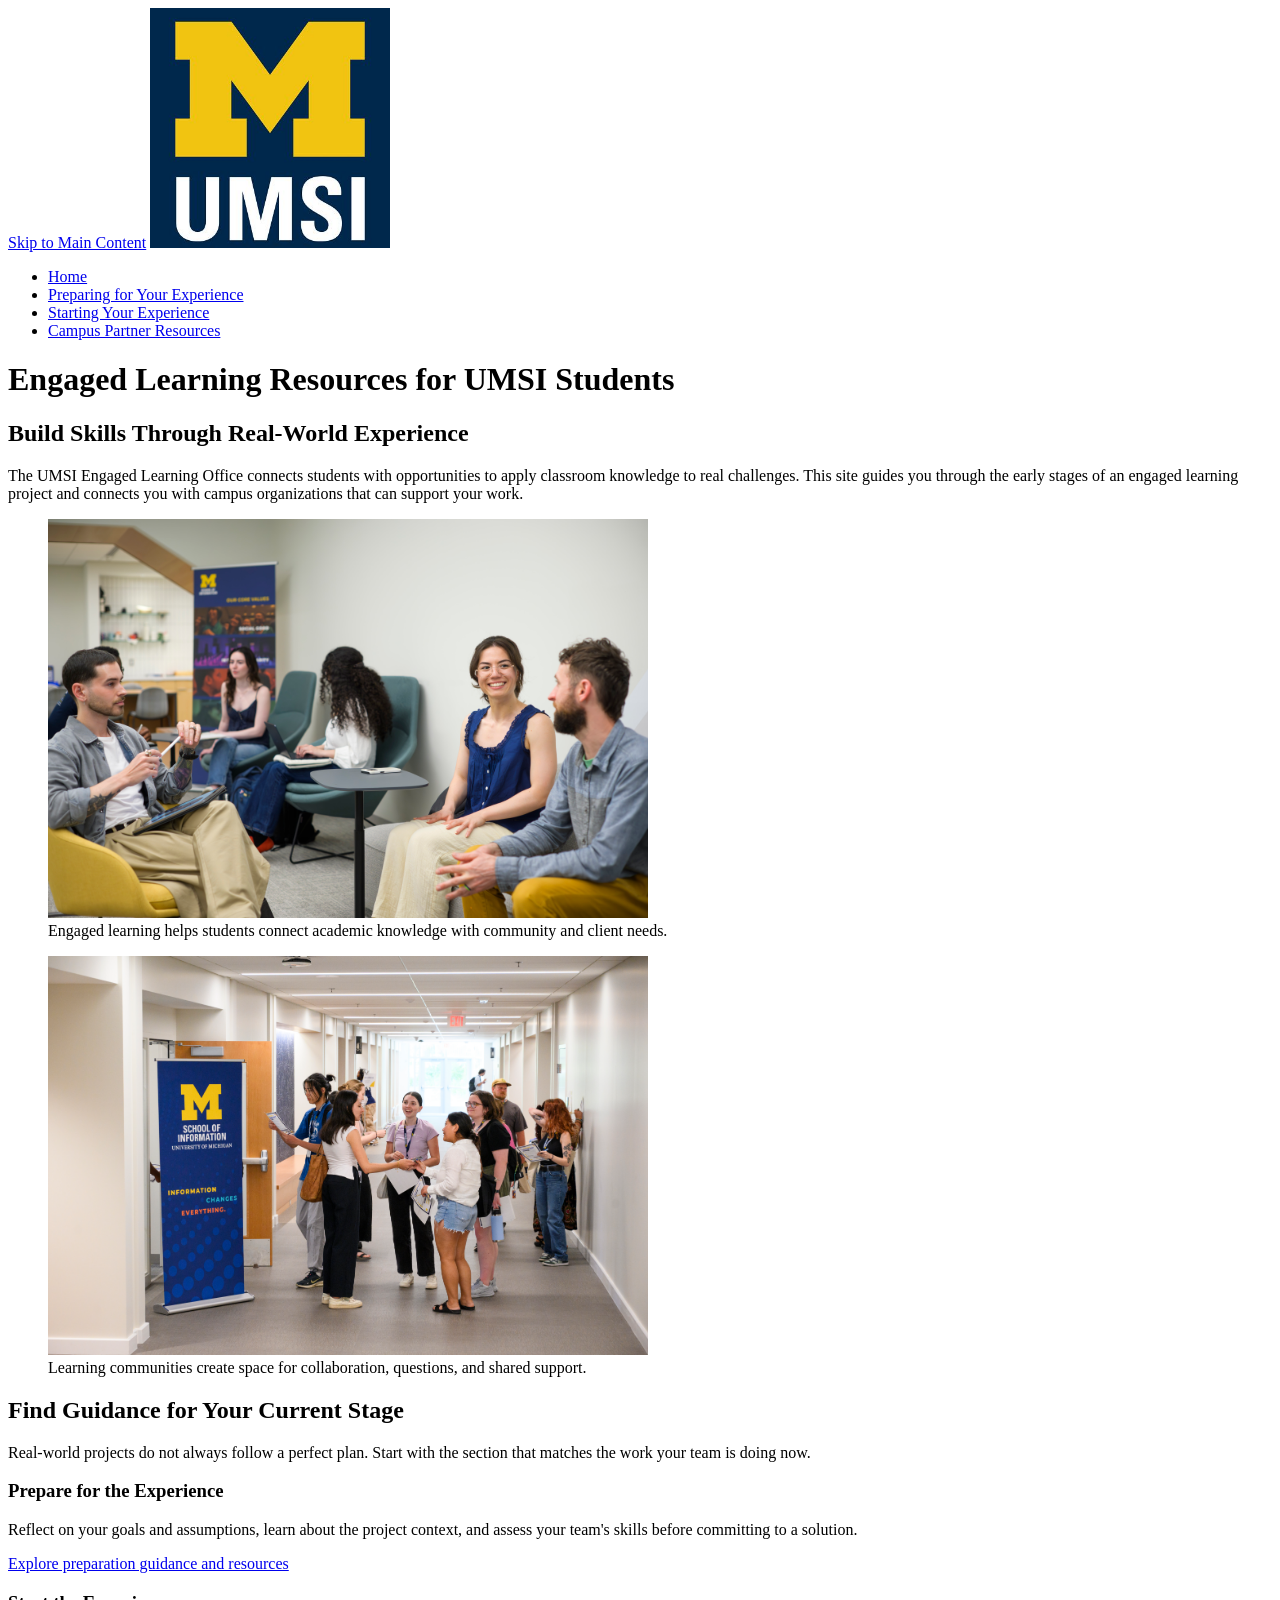
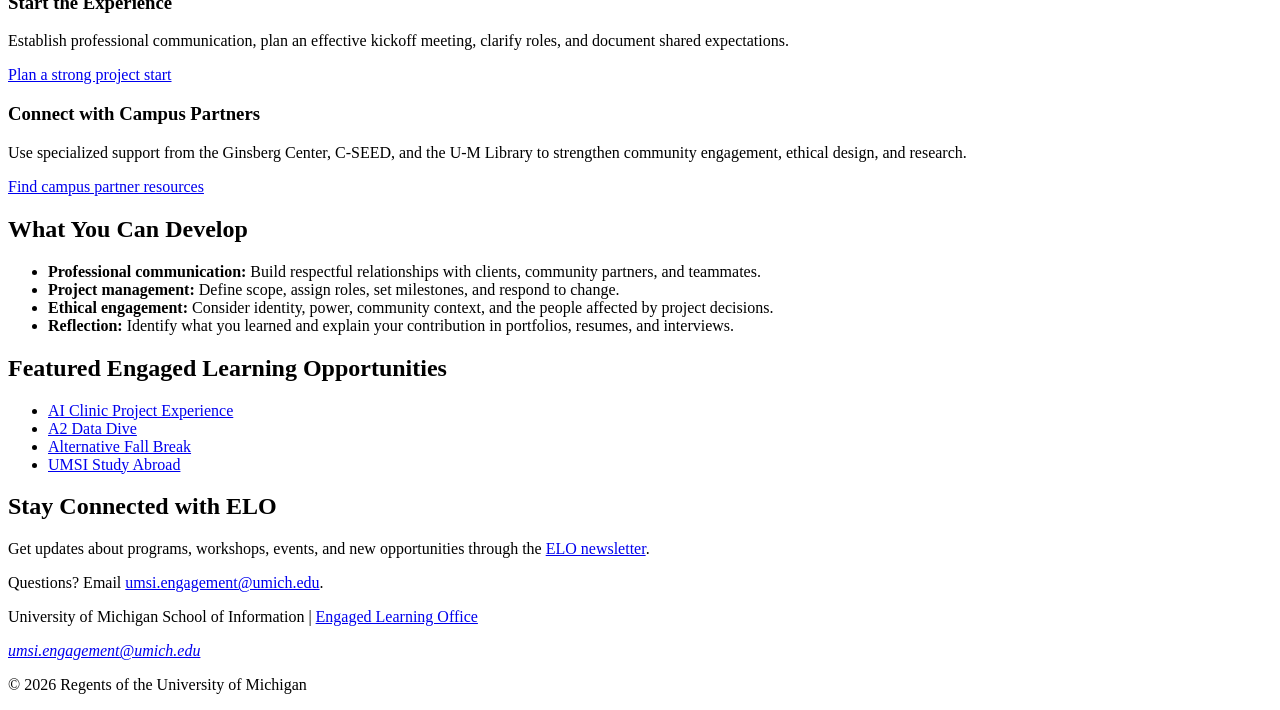
==== index.html @ 93948796 "Add project photography with accessible captions" ====
<!DOCTYPE html>
<html lang="en">
<head>
    <meta charset="UTF-8">
    <meta name="viewport" content="width=device-width, initial-scale=1.0">
    <title>Engaged Learning Resources | UMSI</title>
</head>
<body>
    <header>
        <a href="#main">Skip to Main Content</a>
        <a href="index.html">
            <img src="images/UMSI_signature_vertical_informal_solidblue.jpg" width="240" height="240" alt="University of Michigan School of Information">
        </a>
        <nav aria-label="Main navigation">
            <ul>
                <li><a href="index.html" aria-current="page">Home</a></li>
                <li><a href="prep.html">Preparing for Your Experience</a></li>
                <li><a href="starting.html">Starting Your Experience</a></li>
                <li><a href="campus-partners.html">Campus Partner Resources</a></li>
            </ul>
        </nav>
    </header>

    <main id="main">
        <h1>Engaged Learning Resources for UMSI Students</h1>

        <section>
            <h2>Build Skills Through Real-World Experience</h2>
            <p>The UMSI Engaged Learning Office connects students with opportunities to apply classroom knowledge to real challenges. This site guides you through the early stages of an engaged learning project and connects you with campus organizations that can support your work.</p>
            <figure>
                <img src="images/UMSI_ViewbookMSI2026_24.jpg" width="600" height="399" alt="UMSI students sit together in a discussion and listen to one another">
                <figcaption>Engaged learning helps students connect academic knowledge with community and client needs.</figcaption>
            </figure>
            <figure>
                <img src="images/UMSI_MastersOrientation_081825_18.jpg" width="600" height="399" alt="UMSI students meet and talk together during an orientation event">
                <figcaption>Learning communities create space for collaboration, questions, and shared support.</figcaption>
            </figure>
        </section>

        <section>
            <h2>Find Guidance for Your Current Stage</h2>
            <p>Real-world projects do not always follow a perfect plan. Start with the section that matches the work your team is doing now.</p>

            <article>
                <h3>Prepare for the Experience</h3>
                <p>Reflect on your goals and assumptions, learn about the project context, and assess your team's skills before committing to a solution.</p>
                <p><a href="prep.html">Explore preparation guidance and resources</a></p>
            </article>

            <article>
                <h3>Start the Experience</h3>
                <p>Establish professional communication, plan an effective kickoff meeting, clarify roles, and document shared expectations.</p>
                <p><a href="starting.html">Plan a strong project start</a></p>
            </article>

            <article>
                <h3>Connect with Campus Partners</h3>
                <p>Use specialized support from the Ginsberg Center, C-SEED, and the U-M Library to strengthen community engagement, ethical design, and research.</p>
                <p><a href="campus-partners.html">Find campus partner resources</a></p>
            </article>
        </section>

        <section>
            <h2>What You Can Develop</h2>
            <ul>
                <li><strong>Professional communication:</strong> Build respectful relationships with clients, community partners, and teammates.</li>
                <li><strong>Project management:</strong> Define scope, assign roles, set milestones, and respond to change.</li>
                <li><strong>Ethical engagement:</strong> Consider identity, power, community context, and the people affected by project decisions.</li>
                <li><strong>Reflection:</strong> Identify what you learned and explain your contribution in portfolios, resumes, and interviews.</li>
            </ul>
        </section>

        <section>
            <h2>Featured Engaged Learning Opportunities</h2>
            <ul>
                <li><a href="https://mcompass.umich.edu/_portal/tds-program-brochure?programid=12810">AI Clinic Project Experience</a></li>
                <li><a href="https://mcompass.umich.edu/_portal/tds-program-brochure?programid=12556">A2 Data Dive</a></li>
                <li><a href="https://mcompass.umich.edu/_portal/tds-program-brochure?programid=11297">Alternative Fall Break</a></li>
                <li><a href="https://www.si.umich.edu/student-life/study-abroad">UMSI Study Abroad</a></li>
            </ul>
        </section>

        <aside>
            <h2>Stay Connected with ELO</h2>
            <p>Get updates about programs, workshops, events, and new opportunities through the <a href="https://umsi.info/elo-newsletter">ELO newsletter</a>.</p>
            <p>Questions? Email <a href="mailto:umsi.engagement@umich.edu">umsi.engagement@umich.edu</a>.</p>
        </aside>

        <!-- Content adapted from the course-provided SI 539 Client Project ELO Content document and starter code. OpenAI Codex was used to organize and revise the page content in September 2026. -->
    </main>

    <footer>
        <p>University of Michigan School of Information | <a href="https://www.si.umich.edu/programs/engaged-learning/about-engaged-learning-office">Engaged Learning Office</a></p>
        <address><a href="mailto:umsi.engagement@umich.edu">umsi.engagement@umich.edu</a></address>
        <p>&copy; 2026 Regents of the University of Michigan</p>
    </footer>
</body>
</html>
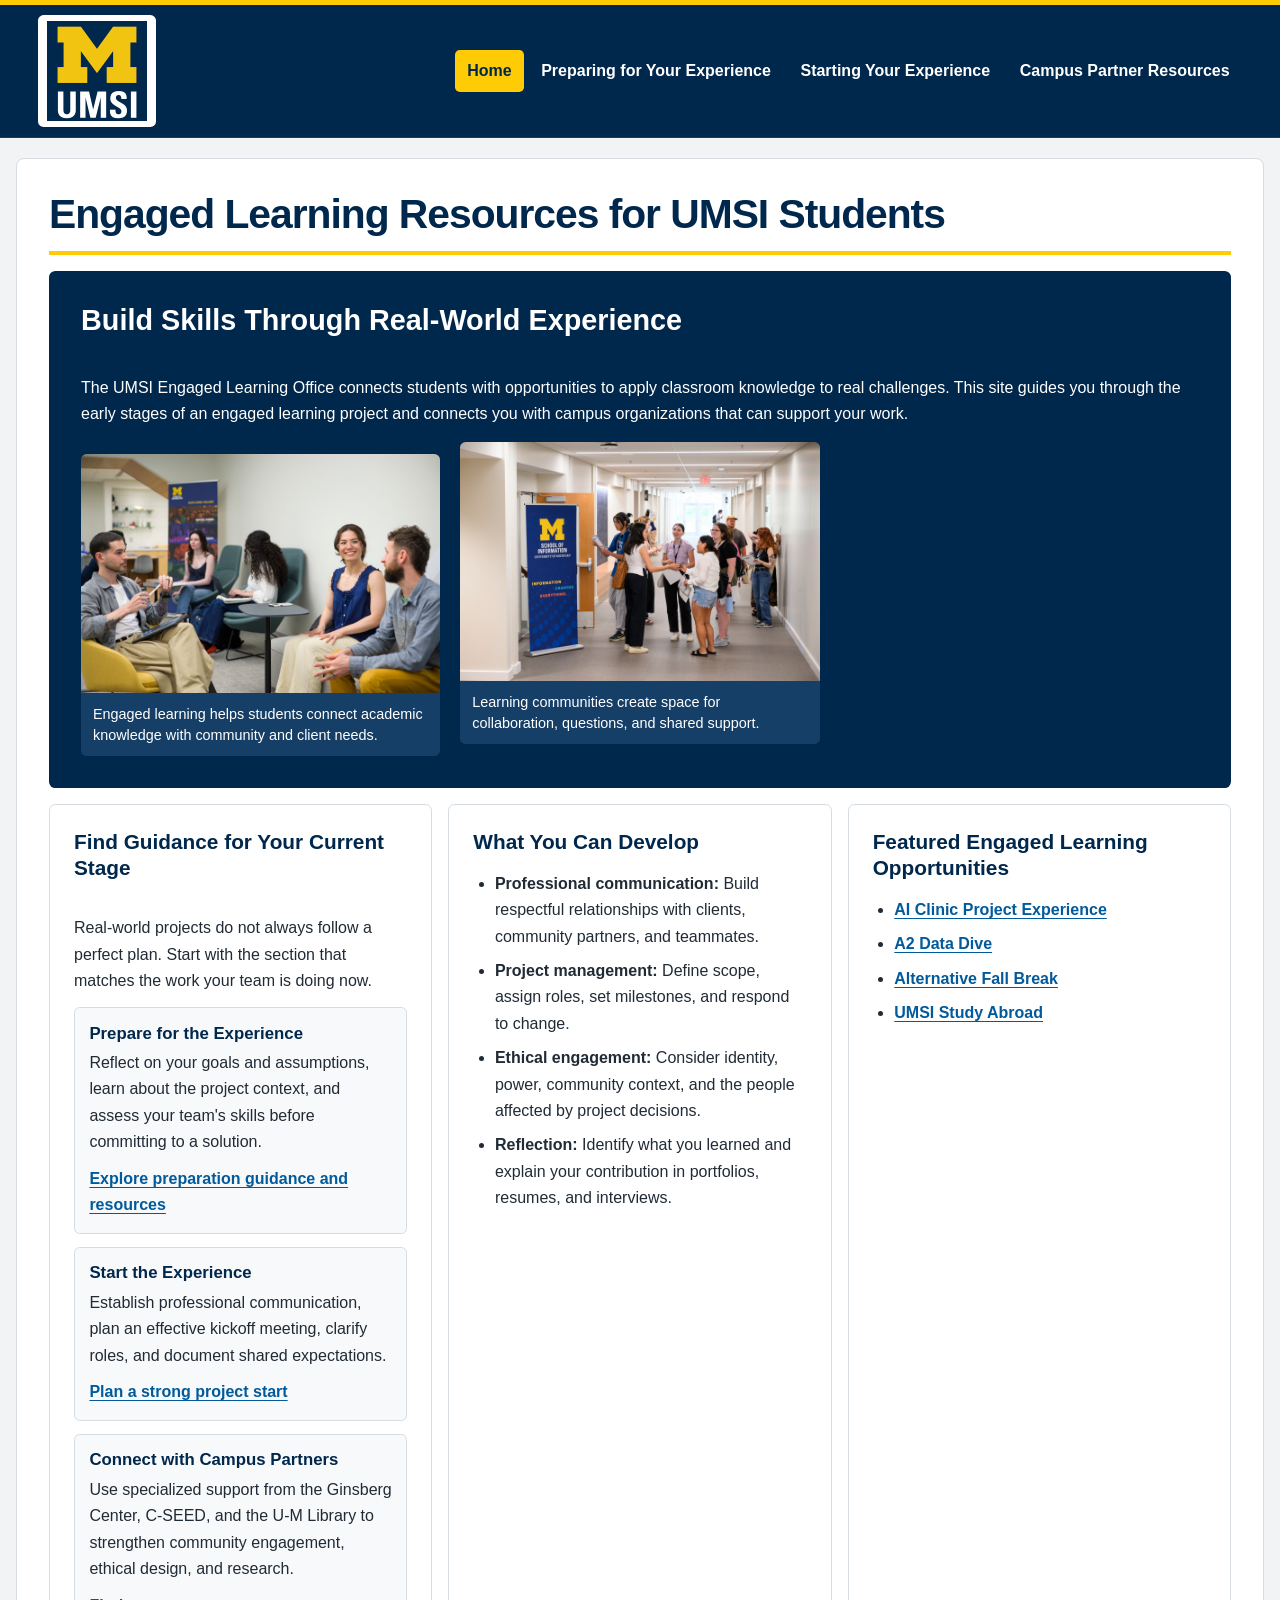
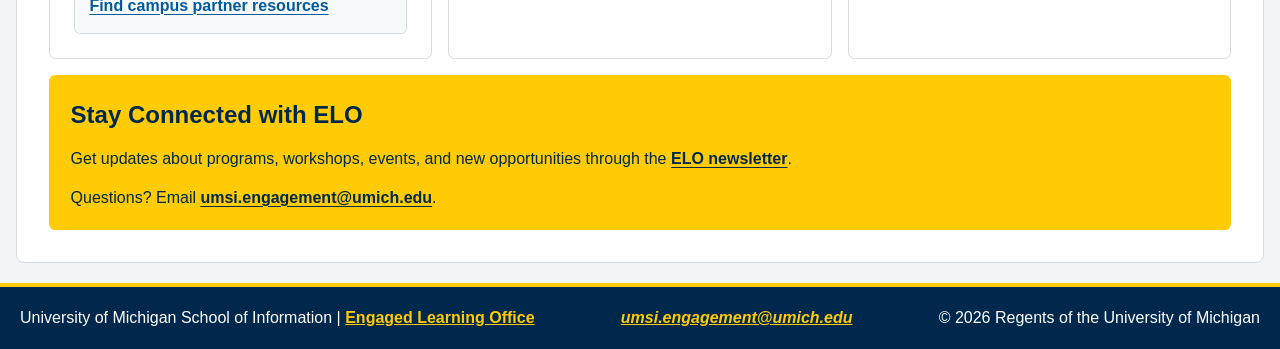
==== commit 1c993122: "Add responsive UMich blue and maize styling" ====
--- a/index.html
+++ b/index.html
@@ -4,6 +4,8 @@
     <meta charset="UTF-8">
     <meta name="viewport" content="width=device-width, initial-scale=1.0">
     <title>Engaged Learning Resources | UMSI</title>
+    <link rel="stylesheet" href="html5reset.css">
+    <link rel="stylesheet" href="style.css">
 </head>
 <body>
     <header>
@@ -24,7 +26,7 @@
     <main id="main">
         <h1>Engaged Learning Resources for UMSI Students</h1>
 
-        <section>
+        <section class="home-intro">
             <h2>Build Skills Through Real-World Experience</h2>
             <p>The UMSI Engaged Learning Office connects students with opportunities to apply classroom knowledge to real challenges. This site guides you through the early stages of an engaged learning project and connects you with campus organizations that can support your work.</p>
             <figure>
@@ -37,7 +39,7 @@
             </figure>
         </section>
 
-        <section>
+        <section class="home-pathways">
             <h2>Find Guidance for Your Current Stage</h2>
             <p>Real-world projects do not always follow a perfect plan. Start with the section that matches the work your team is doing now.</p>
 
--- a/style.css
+++ b/style.css
@@ -0,0 +1,357 @@
+:root {
+    color-scheme: light;
+    --maize: #ffcb05;
+    --blue: #00274c;
+    --blue-soft: #163f67;
+    --ink: #202b36;
+    --muted: #4b5967;
+    --line: #d6dce2;
+    --canvas: #f1f3f5;
+    --paper: #ffffff;
+    --focus: #00274c;
+    font-family: "Lato", "Helvetica Neue", Arial, sans-serif;
+    color: var(--ink);
+    background: var(--canvas);
+}
+
+html {
+    scroll-behavior: smooth;
+    scrollbar-color: var(--blue-soft) var(--canvas);
+}
+
+::selection {
+    color: var(--blue);
+    background: var(--maize);
+}
+
+body {
+    max-width: none;
+    min-height: 100vh;
+    margin: 0;
+    background: var(--canvas);
+    font-size: 1rem;
+    line-height: 1.65;
+}
+
+body > header {
+    display: flex;
+    flex-wrap: wrap;
+    align-items: center;
+    justify-content: space-between;
+    gap: 0.75rem 1.5rem;
+    padding: 0.65rem clamp(1rem, 3vw, 2.5rem);
+    border-top: 0.35rem solid var(--maize);
+    border-bottom: 1px solid #193b5c;
+    background: var(--blue);
+    color: var(--paper);
+}
+
+body > header > a[href="index.html"] {
+    display: flex;
+    justify-content: center;
+    align-self: center;
+    flex: 0 0 auto;
+    width: max-content;
+    padding: 0.35rem 0.55rem;
+    border-radius: 0.35rem;
+    background: var(--paper);
+}
+
+body > header > a[href="index.html"] img {
+    width: 6.25rem;
+    height: auto;
+}
+
+body > header > a:first-child[href="#main"] {
+    position: absolute;
+    z-index: 5;
+    top: 0.5rem;
+    left: 0.5rem;
+    padding: 0.7rem 1rem;
+    transform: translateY(-160%);
+    border-radius: 0.25rem;
+    background: var(--maize);
+    color: var(--blue);
+    font-weight: 800;
+}
+
+body > header > a:first-child[href="#main"]:focus {
+    transform: translateY(0);
+}
+
+nav[aria-label="Main navigation"] ul {
+    display: flex;
+    flex-wrap: wrap;
+    justify-content: flex-end;
+    gap: 0.35rem;
+    padding: 0;
+    list-style: none;
+}
+
+nav[aria-label="Main navigation"] li {
+    flex: 0 1 auto;
+}
+
+nav[aria-label="Main navigation"] a {
+    display: block;
+    height: 100%;
+    padding: 0.65rem 0.75rem;
+    border-radius: 0.3rem;
+    color: #ffffff;
+    font-weight: 700;
+    line-height: 1.35;
+    text-decoration: none;
+}
+
+nav[aria-label="Main navigation"] a:hover {
+    background: var(--blue-soft);
+    text-decoration: underline;
+    text-underline-offset: 0.18em;
+}
+
+nav[aria-label="Main navigation"] a[aria-current="page"] {
+    background: var(--maize);
+    color: var(--blue);
+}
+
+body > main {
+    width: min(100% - 2rem, 88rem);
+    margin: 1.25rem auto;
+    min-width: 0;
+    display: grid;
+    grid-template-columns: repeat(auto-fit, minmax(min(100%, 19rem), 1fr));
+    align-content: start;
+    gap: 1rem;
+    padding: clamp(1rem, 3vw, 2rem);
+    border: 1px solid var(--line);
+    border-radius: 0.5rem;
+    background: var(--paper);
+}
+
+main > h1,
+main > p,
+main > aside {
+    grid-column: 1 / -1;
+}
+
+main > h1 {
+    padding-bottom: 0.8rem;
+    border-bottom: 0.25rem solid var(--maize);
+    color: var(--blue);
+    font-size: clamp(1.75rem, 4vw, 2.55rem);
+    line-height: 1.15;
+    letter-spacing: -0.025em;
+}
+
+main > section {
+    min-width: 0;
+    padding: clamp(1rem, 2.3vw, 1.5rem);
+    border: 1px solid var(--line);
+    border-radius: 0.4rem;
+    background: var(--paper);
+}
+
+main > section:first-of-type {
+    grid-column: 1 / -1;
+    display: grid;
+    grid-template-columns: repeat(auto-fit, minmax(min(100%, 22rem), 1fr));
+    align-items: start;
+    gap: 0.9rem 1.25rem;
+    padding: clamp(1.15rem, 3vw, 2rem);
+    border: 0;
+    background: var(--blue);
+    color: var(--paper);
+}
+
+main > section:first-of-type > h2,
+main > section:first-of-type > p {
+    grid-column: 1 / -1;
+}
+
+main > section:first-of-type h2 {
+    color: var(--paper);
+    font-size: clamp(1.35rem, 2.6vw, 1.8rem);
+}
+
+main > section:first-of-type a {
+    color: var(--maize);
+}
+
+main > section:first-of-type figure {
+    overflow: hidden;
+    border-radius: 0.35rem;
+    background: var(--blue-soft);
+}
+
+main > section:first-of-type img {
+    width: 100%;
+    height: auto;
+    aspect-ratio: 3 / 2;
+    object-fit: cover;
+}
+
+main > section:first-of-type figcaption {
+    padding: 0.65rem 0.75rem;
+    color: #ffffff;
+    font-size: 0.9rem;
+    line-height: 1.45;
+}
+
+main > section h2 {
+    margin-bottom: 0.6rem;
+    color: var(--blue);
+    font-size: 1.3rem;
+    line-height: 1.25;
+}
+
+main > section h3 {
+    margin-top: 1.1rem;
+    margin-bottom: 0.35rem;
+    color: var(--blue);
+    font-size: 1.05rem;
+    line-height: 1.3;
+}
+
+main p + p,
+main p + figure,
+main h2 + p,
+main h3 + ul,
+main h3 + ol {
+    margin-top: 0.75rem;
+}
+
+main ul,
+main ol {
+    padding-left: 1.35rem;
+}
+
+main li + li {
+    margin-top: 0.5rem;
+}
+
+main article {
+    min-width: 0;
+    padding: 0.9rem;
+    border: 1px solid var(--line);
+    border-radius: 0.35rem;
+    background: #f8f9fa;
+}
+
+main article h3 {
+    margin-top: 0;
+}
+
+main article + article {
+    margin-top: 0.75rem;
+}
+
+main > section.home-pathways {
+    display: grid;
+    grid-template-columns: repeat(auto-fit, minmax(min(100%, 13rem), 1fr));
+    align-content: start;
+    gap: 0.8rem;
+}
+
+main > section.home-pathways > h2,
+main > section.home-pathways > p {
+    grid-column: 1 / -1;
+}
+
+main > section.home-pathways > article + article {
+    margin-top: 0;
+}
+
+main > section.home-pathways article p + p {
+    margin-top: 0.65rem;
+}
+
+main figure {
+    max-width: 100%;
+}
+
+main a {
+    color: #005a9c;
+    font-weight: 650;
+    text-decoration-thickness: 0.08em;
+    text-underline-offset: 0.16em;
+    overflow-wrap: anywhere;
+}
+
+main a:hover {
+    color: var(--blue);
+    text-decoration-thickness: 0.14em;
+}
+
+main > aside {
+    padding: 1.2rem 1.35rem;
+    border-radius: 0.4rem;
+    background: var(--maize);
+    color: var(--blue);
+}
+
+main > aside h2 {
+    color: var(--blue);
+}
+
+main > aside a {
+    color: var(--blue);
+}
+
+main > p a {
+    display: inline-block;
+    padding: 0.55rem 0.8rem;
+    border: 1px solid var(--blue);
+    border-radius: 0.3rem;
+    text-decoration: none;
+}
+
+main > p a:hover {
+    background: var(--blue);
+    color: var(--paper);
+}
+
+dl {
+    display: grid;
+    grid-template-columns: repeat(auto-fit, minmax(min(100%, 13rem), 1fr));
+    gap: 0.35rem 1rem;
+}
+
+dt {
+    color: var(--blue);
+    font-weight: 800;
+}
+
+dd {
+    margin-bottom: 0.65rem;
+}
+
+body > footer {
+    width: 100%;
+    display: flex;
+    flex-wrap: wrap;
+    justify-content: space-between;
+    gap: 0.5rem 1.5rem;
+    padding: 1.1rem 1.25rem;
+    border-top: 0.25rem solid var(--maize);
+    background: var(--blue);
+    color: var(--paper);
+}
+
+body > footer a {
+    color: var(--maize);
+    font-weight: 700;
+}
+
+:focus-visible {
+    outline: 3px solid var(--focus);
+    outline-offset: 3px;
+}
+
+nav a:focus-visible,
+body > footer a:focus-visible {
+    outline-color: var(--maize);
+}
+
+body > header > a:first-child[href="#main"]:focus-visible {
+    outline-color: var(--blue);
+}
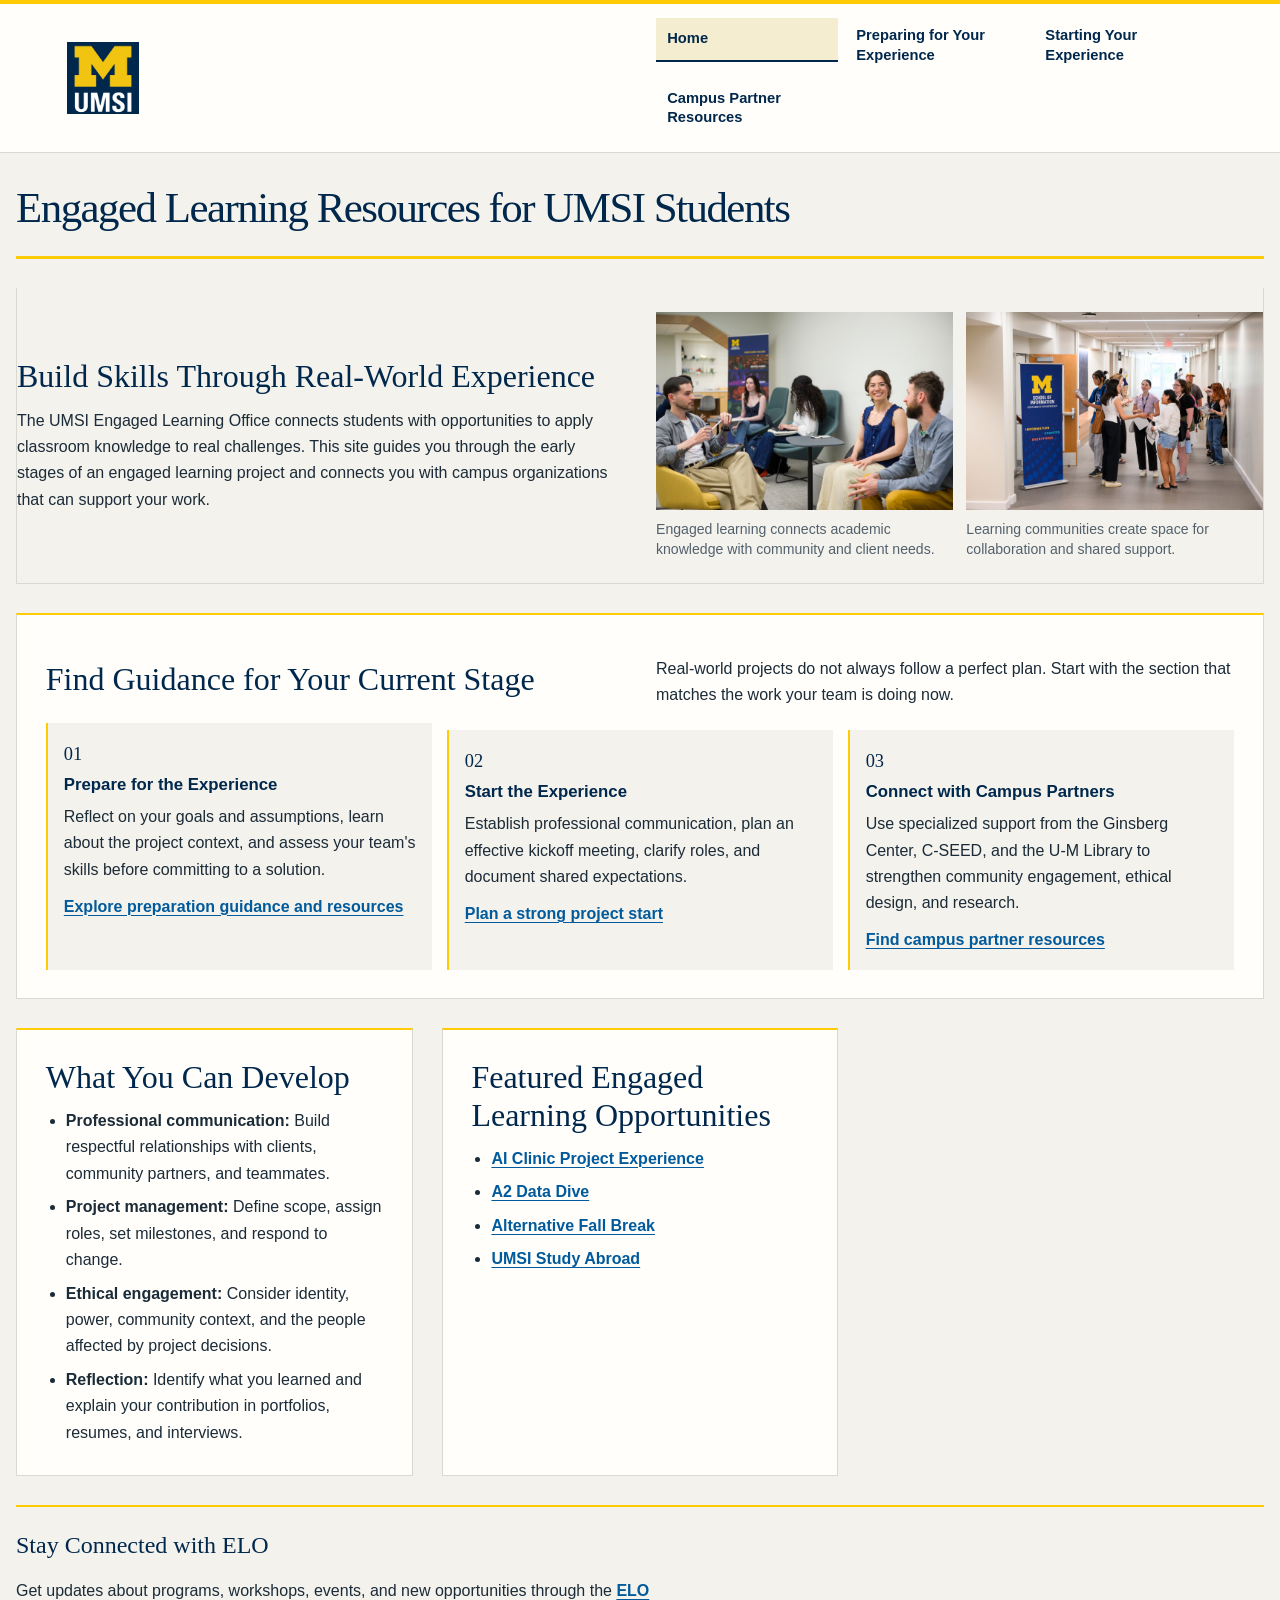
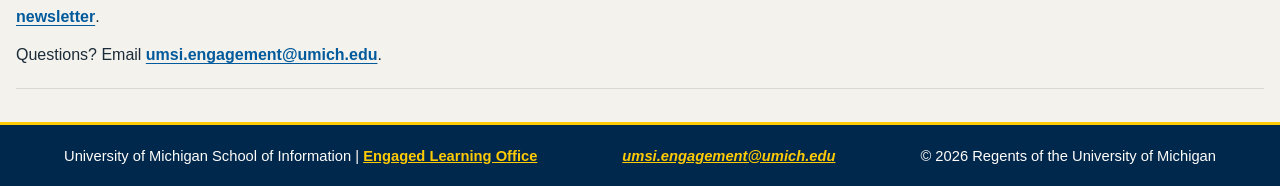
==== commit 1489c465: "Restore section card layout" ====
--- a/index.html
+++ b/index.html
@@ -27,59 +27,71 @@
         <h1>Engaged Learning Resources for UMSI Students</h1>
 
         <section class="home-intro">
-            <h2>Build Skills Through Real-World Experience</h2>
-            <p>The UMSI Engaged Learning Office connects students with opportunities to apply classroom knowledge to real challenges. This site guides you through the early stages of an engaged learning project and connects you with campus organizations that can support your work.</p>
-            <figure>
-                <img src="images/UMSI_ViewbookMSI2026_24.jpg" width="600" height="399" alt="UMSI students sit together in a discussion and listen to one another">
-                <figcaption>Engaged learning helps students connect academic knowledge with community and client needs.</figcaption>
-            </figure>
-            <figure>
-                <img src="images/UMSI_MastersOrientation_081825_18.jpg" width="600" height="399" alt="UMSI students meet and talk together during an orientation event">
-                <figcaption>Learning communities create space for collaboration, questions, and shared support.</figcaption>
-            </figure>
+            <div class="intro-copy">
+                <h2>Build Skills Through Real-World Experience</h2>
+                <p>The UMSI Engaged Learning Office connects students with opportunities to apply classroom knowledge to real challenges. This site guides you through the early stages of an engaged learning project and connects you with campus organizations that can support your work.</p>
+            </div>
+            <div class="intro-gallery">
+                <figure>
+                    <img src="images/UMSI_ViewbookMSI2026_24.jpg" width="600" height="399" alt="UMSI students sit together in a discussion and listen to one another">
+                    <figcaption>Engaged learning connects academic knowledge with community and client needs.</figcaption>
+                </figure>
+                <figure>
+                    <img src="images/UMSI_MastersOrientation_081825_18.jpg" width="600" height="399" alt="UMSI students meet and talk together during an orientation event">
+                    <figcaption>Learning communities create space for collaboration and shared support.</figcaption>
+                </figure>
+            </div>
         </section>
 
         <section class="home-pathways">
-            <h2>Find Guidance for Your Current Stage</h2>
-            <p>Real-world projects do not always follow a perfect plan. Start with the section that matches the work your team is doing now.</p>
-
-            <article>
-                <h3>Prepare for the Experience</h3>
-                <p>Reflect on your goals and assumptions, learn about the project context, and assess your team's skills before committing to a solution.</p>
-                <p><a href="prep.html">Explore preparation guidance and resources</a></p>
-            </article>
-
-            <article>
-                <h3>Start the Experience</h3>
-                <p>Establish professional communication, plan an effective kickoff meeting, clarify roles, and document shared expectations.</p>
-                <p><a href="starting.html">Plan a strong project start</a></p>
-            </article>
-
-            <article>
-                <h3>Connect with Campus Partners</h3>
-                <p>Use specialized support from the Ginsberg Center, C-SEED, and the U-M Library to strengthen community engagement, ethical design, and research.</p>
-                <p><a href="campus-partners.html">Find campus partner resources</a></p>
-            </article>
+            <div class="pathways-lede">
+                <h2>Find Guidance for Your Current Stage</h2>
+                <p>Real-world projects do not always follow a perfect plan. Start with the section that matches the work your team is doing now.</p>
+            </div>
+            <ol class="pathway-list">
+                <li>
+                    <span class="pathway-index" aria-hidden="true">01</span>
+                    <h3>Prepare for the Experience</h3>
+                    <p>Reflect on your goals and assumptions, learn about the project context, and assess your team's skills before committing to a solution.</p>
+                    <a href="prep.html">Explore preparation guidance and resources</a>
+                </li>
+                <li>
+                    <span class="pathway-index" aria-hidden="true">02</span>
+                    <h3>Start the Experience</h3>
+                    <p>Establish professional communication, plan an effective kickoff meeting, clarify roles, and document shared expectations.</p>
+                    <a href="starting.html">Plan a strong project start</a>
+                </li>
+                <li>
+                    <span class="pathway-index" aria-hidden="true">03</span>
+                    <h3>Connect with Campus Partners</h3>
+                    <p>Use specialized support from the Ginsberg Center, C-SEED, and the U-M Library to strengthen community engagement, ethical design, and research.</p>
+                    <a href="campus-partners.html">Find campus partner resources</a>
+                </li>
+            </ol>
         </section>
 
         <section>
             <h2>What You Can Develop</h2>
-            <ul>
-                <li><strong>Professional communication:</strong> Build respectful relationships with clients, community partners, and teammates.</li>
-                <li><strong>Project management:</strong> Define scope, assign roles, set milestones, and respond to change.</li>
-                <li><strong>Ethical engagement:</strong> Consider identity, power, community context, and the people affected by project decisions.</li>
-                <li><strong>Reflection:</strong> Identify what you learned and explain your contribution in portfolios, resumes, and interviews.</li>
-            </ul>
+            <div class="section-body">
+                <ul>
+                    <li><strong>Professional communication:</strong> Build respectful relationships with clients, community partners, and teammates.</li>
+                    <li><strong>Project management:</strong> Define scope, assign roles, set milestones, and respond to change.</li>
+                    <li><strong>Ethical engagement:</strong> Consider identity, power, community context, and the people affected by project decisions.</li>
+                    <li><strong>Reflection:</strong> Identify what you learned and explain your contribution in portfolios, resumes, and interviews.</li>
+                </ul>
+            </div>
         </section>
 
         <section>
             <h2>Featured Engaged Learning Opportunities</h2>
-            <ul>
-                <li><a href="https://mcompass.umich.edu/_portal/tds-program-brochure?programid=12810">AI Clinic Project Experience</a></li>
-                <li><a href="https://mcompass.umich.edu/_portal/tds-program-brochure?programid=12556">A2 Data Dive</a></li>
-                <li><a href="https://mcompass.umich.edu/_portal/tds-program-brochure?programid=11297">Alternative Fall Break</a></li>
-                <li><a href="https://www.si.umich.edu/student-life/study-abroad">UMSI Study Abroad</a></li>
-            </ul>
+            <div class="section-body">
+                <ul>
+                    <li><a href="https://mcompass.umich.edu/_portal/tds-program-brochure?programid=12810">AI Clinic Project Experience</a></li>
+                    <li><a href="https://mcompass.umich.edu/_portal/tds-program-brochure?programid=12556">A2 Data Dive</a></li>
+                    <li><a href="https://mcompass.umich.edu/_portal/tds-program-brochure?programid=11297">Alternative Fall Break</a></li>
+                    <li><a href="https://www.si.umich.edu/student-life/study-abroad">UMSI Study Abroad</a></li>
+                </ul>
+            </div>
         </section>
 
         <aside>
--- a/style.css
+++ b/style.css
@@ -1,65 +1,65 @@
+/* Original responsive styles created with OpenAI Codex assistance for this project; no external CSS was copied. */
 :root {
     color-scheme: light;
+    --blue: #00274c;
     --maize: #ffcb05;
-    --blue: #00274c;
-    --blue-soft: #163f67;
-    --ink: #202b36;
-    --muted: #4b5967;
-    --line: #d6dce2;
-    --canvas: #f1f3f5;
-    --paper: #ffffff;
-    --focus: #00274c;
-    font-family: "Lato", "Helvetica Neue", Arial, sans-serif;
+    --ink: #1b2b38;
+    --muted: #52616d;
+    --paper: #fffefa;
+    --wash: #f4f2ec;
+    --line: #d9d8d1;
+    --focus: #005a9c;
+    font-family: "Avenir Next", Avenir, "Segoe UI", sans-serif;
     color: var(--ink);
-    background: var(--canvas);
+    background: var(--wash);
+}
+
+* {
+    box-sizing: border-box;
 }
 
 html {
     scroll-behavior: smooth;
-    scrollbar-color: var(--blue-soft) var(--canvas);
-}
-
-::selection {
-    color: var(--blue);
-    background: var(--maize);
+    text-size-adjust: 100%;
 }
 
 body {
-    max-width: none;
+    min-width: 0;
     min-height: 100vh;
     margin: 0;
-    background: var(--canvas);
+    background: var(--wash);
     font-size: 1rem;
     line-height: 1.65;
 }
 
+::selection {
+    color: var(--blue);
+    background: var(--maize);
+}
+
 body > header {
-    display: flex;
-    flex-wrap: wrap;
+    display: grid;
+    grid-template-columns: repeat(auto-fit, minmax(min(100%, 32rem), 1fr));
     align-items: center;
-    justify-content: space-between;
-    gap: 0.75rem 1.5rem;
-    padding: 0.65rem clamp(1rem, 3vw, 2.5rem);
-    border-top: 0.35rem solid var(--maize);
-    border-bottom: 1px solid #193b5c;
-    background: var(--blue);
-    color: var(--paper);
+    gap: 0.75rem 2rem;
+    padding: 0.85rem clamp(1rem, 5vw, 4rem);
+    border-top: 0.3rem solid var(--maize);
+    border-bottom: 1px solid var(--line);
+    background: var(--paper);
 }
 
 body > header > a[href="index.html"] {
-    display: flex;
-    justify-content: center;
-    align-self: center;
-    flex: 0 0 auto;
+    display: inline-flex;
     width: max-content;
-    padding: 0.35rem 0.55rem;
-    border-radius: 0.35rem;
-    background: var(--paper);
+    padding: 0.2rem;
+    border-radius: 0.2rem;
 }
 
 body > header > a[href="index.html"] img {
-    width: 6.25rem;
-    height: auto;
+    display: block;
+    width: 4.5rem;
+    height: 4.5rem;
+    object-fit: contain;
 }
 
 body > header > a:first-child[href="#main"] {
@@ -69,63 +69,63 @@
     left: 0.5rem;
     padding: 0.7rem 1rem;
     transform: translateY(-160%);
-    border-radius: 0.25rem;
+    border: 2px solid var(--blue);
+    border-radius: 0.2rem;
     background: var(--maize);
     color: var(--blue);
-    font-weight: 800;
-}
-
-body > header > a:first-child[href="#main"]:focus {
+    font-weight: 750;
+}
+
+body > header > a:first-child[href="#main"]:focus-visible {
     transform: translateY(0);
 }
 
 nav[aria-label="Main navigation"] ul {
-    display: flex;
-    flex-wrap: wrap;
-    justify-content: flex-end;
-    gap: 0.35rem;
+    display: grid;
+    grid-template-columns: repeat(auto-fit, minmax(min(100%, 9rem), 1fr));
+    gap: 0.3rem 0.45rem;
+    margin: 0;
     padding: 0;
     list-style: none;
 }
 
 nav[aria-label="Main navigation"] li {
-    flex: 0 1 auto;
+    min-width: 0;
 }
 
 nav[aria-label="Main navigation"] a {
-    display: block;
-    height: 100%;
-    padding: 0.65rem 0.75rem;
-    border-radius: 0.3rem;
-    color: #ffffff;
-    font-weight: 700;
-    line-height: 1.35;
+    display: flex;
+    min-height: 2.8rem;
+    align-items: center;
+    padding: 0.55rem 0.7rem;
+    border-bottom: 0.18rem solid transparent;
+    color: var(--blue);
+    font-size: 0.92rem;
+    font-weight: 680;
+    line-height: 1.3;
     text-decoration: none;
+    overflow-wrap: anywhere;
 }
 
 nav[aria-label="Main navigation"] a:hover {
-    background: var(--blue-soft);
-    text-decoration: underline;
-    text-underline-offset: 0.18em;
+    border-bottom-color: var(--maize);
+    background: #f8f5e9;
 }
 
 nav[aria-label="Main navigation"] a[aria-current="page"] {
-    background: var(--maize);
-    color: var(--blue);
+    border-bottom-color: var(--blue);
+    background: #f4edcf;
+    font-weight: 800;
 }
 
 body > main {
-    width: min(100% - 2rem, 88rem);
-    margin: 1.25rem auto;
-    min-width: 0;
-    display: grid;
-    grid-template-columns: repeat(auto-fit, minmax(min(100%, 19rem), 1fr));
+    display: grid;
+    grid-template-columns: repeat(auto-fit, minmax(min(100%, 24rem), 1fr));
     align-content: start;
-    gap: 1rem;
-    padding: clamp(1rem, 3vw, 2rem);
-    border: 1px solid var(--line);
-    border-radius: 0.5rem;
-    background: var(--paper);
+    gap: clamp(1rem, 2.4vw, 1.8rem);
+    width: min(100% - 2rem, 84rem);
+    margin: clamp(1.25rem, 2.6vw, 2.25rem) auto;
+    padding: 0;
 }
 
 main > h1,
@@ -135,138 +135,175 @@
 }
 
 main > h1 {
-    padding-bottom: 0.8rem;
-    border-bottom: 0.25rem solid var(--maize);
-    color: var(--blue);
-    font-size: clamp(1.75rem, 4vw, 2.55rem);
-    line-height: 1.15;
-    letter-spacing: -0.025em;
+    padding: 0 0 clamp(1rem, 2.5vw, 1.6rem);
+    border-bottom: 0.22rem solid var(--maize);
+    color: var(--blue);
+    font-family: Georgia, "Times New Roman", serif;
+    font-size: clamp(2.15rem, 3.35vw, 3.35rem);
+    font-weight: 500;
+    line-height: 1.04;
+    letter-spacing: -0.035em;
+    text-wrap: balance;
 }
 
 main > section {
     min-width: 0;
-    padding: clamp(1rem, 2.3vw, 1.5rem);
+    padding: clamp(1.15rem, 2.5vw, 1.8rem);
     border: 1px solid var(--line);
-    border-radius: 0.4rem;
+    border-top: 0.18rem solid var(--maize);
     background: var(--paper);
 }
 
-main > section:first-of-type {
+main > section:first-of-type,
+main > section.home-intro {
     grid-column: 1 / -1;
     display: grid;
-    grid-template-columns: repeat(auto-fit, minmax(min(100%, 22rem), 1fr));
-    align-items: start;
-    gap: 0.9rem 1.25rem;
-    padding: clamp(1.15rem, 3vw, 2rem);
-    border: 0;
-    background: var(--blue);
-    color: var(--paper);
-}
-
-main > section:first-of-type > h2,
-main > section:first-of-type > p {
-    grid-column: 1 / -1;
-}
-
-main > section:first-of-type h2 {
-    color: var(--paper);
-    font-size: clamp(1.35rem, 2.6vw, 1.8rem);
-}
-
-main > section:first-of-type a {
-    color: var(--maize);
-}
-
-main > section:first-of-type figure {
-    overflow: hidden;
-    border-radius: 0.35rem;
-    background: var(--blue-soft);
-}
-
-main > section:first-of-type img {
+    grid-template-columns: repeat(auto-fit, minmax(min(100%, 25rem), 1fr));
+    align-items: center;
+    gap: clamp(1rem, 2.5vw, 2rem);
+    padding: clamp(1rem, 2vw, 1.5rem) 0;
+    border-top: 0;
+    border-bottom: 1px solid var(--line);
+    background: transparent;
+}
+
+.intro-copy {
+    min-width: 0;
+    max-width: 42rem;
+}
+
+main > section h2 {
+    margin: 0 0 0.7rem;
+    color: var(--blue);
+    font-family: Georgia, "Times New Roman", serif;
+    font-size: clamp(1.45rem, 3vw, 2rem);
+    font-weight: 500;
+    line-height: 1.18;
+    text-wrap: balance;
+}
+
+main > section:not(:first-of-type) > h2 {
+    margin: 0 0 0.7rem;
+}
+
+.section-body {
+    min-width: 0;
+}
+
+main > section h3 {
+    margin: 1.1rem 0 0.35rem;
+    color: var(--blue);
+    font-size: 1.05rem;
+    line-height: 1.35;
+}
+
+main p {
+    max-width: 72ch;
+}
+
+main p + p,
+main h2 + p,
+main h3 + ul,
+main h3 + ol {
+    margin-top: 0.75rem;
+}
+
+main > section ul,
+main > section ol {
+    margin: 0;
+    padding-left: 1.25rem;
+}
+
+main li + li {
+    margin-top: 0.45rem;
+}
+
+main figure {
+    min-width: 0;
+    max-width: 100%;
+    margin: 0;
+}
+
+main figure img {
+    display: block;
     width: 100%;
     height: auto;
     aspect-ratio: 3 / 2;
     object-fit: cover;
 }
 
-main > section:first-of-type figcaption {
-    padding: 0.65rem 0.75rem;
-    color: #ffffff;
-    font-size: 0.9rem;
+main figcaption {
+    padding-top: 0.55rem;
+    color: var(--muted);
+    font-size: 0.88rem;
     line-height: 1.45;
 }
 
-main > section h2 {
-    margin-bottom: 0.6rem;
-    color: var(--blue);
-    font-size: 1.3rem;
-    line-height: 1.25;
-}
-
-main > section h3 {
-    margin-top: 1.1rem;
-    margin-bottom: 0.35rem;
-    color: var(--blue);
-    font-size: 1.05rem;
-    line-height: 1.3;
-}
-
-main p + p,
-main p + figure,
-main h2 + p,
-main h3 + ul,
-main h3 + ol {
-    margin-top: 0.75rem;
-}
-
-main ul,
-main ol {
-    padding-left: 1.35rem;
-}
-
-main li + li {
-    margin-top: 0.5rem;
+.intro-gallery {
+    display: grid;
+    grid-template-columns: repeat(auto-fit, minmax(min(100%, 13rem), 1fr));
+    align-items: start;
+    gap: 0.85rem;
+    min-width: 0;
+}
+
+main > section.home-pathways {
+    grid-column: 1 / -1;
+    display: grid;
+    grid-template-columns: repeat(auto-fit, minmax(min(100%, 16rem), 1fr));
+    align-content: start;
+    align-items: start;
+    gap: 0.9rem;
+}
+
+.pathways-lede {
+    display: grid;
+    grid-template-columns: repeat(auto-fit, minmax(min(100%, 28rem), 1fr));
+    align-items: end;
+    gap: 1rem 2rem;
+    grid-column: 1 / -1;
+}
+
+.pathways-lede h2 {
+    margin-bottom: 0.65rem;
+}
+
+.pathway-list {
+    grid-column: 1 / -1;
+    display: grid;
+    grid-template-columns: repeat(auto-fit, minmax(min(100%, 16rem), 1fr));
+    gap: 0.9rem;
+    margin: 0;
+    padding: 0;
+    list-style: none;
+}
+
+.pathway-list li {
+    display: block;
+    min-width: 0;
+    padding: 1rem;
+    border-left: 0.16rem solid var(--maize);
+    background: var(--wash);
+}
+
+.pathway-index {
+    display: block;
+    margin-bottom: 0.3rem;
+    color: var(--blue);
+    font-family: Georgia, "Times New Roman", serif;
+    font-size: 1.15rem;
+}
+
+.pathway-list h3 {
+    margin: 0 0 0.45rem;
+}
+
+.pathway-list p {
+    margin: 0 0 0.65rem;
 }
 
 main article {
     min-width: 0;
-    padding: 0.9rem;
-    border: 1px solid var(--line);
-    border-radius: 0.35rem;
-    background: #f8f9fa;
-}
-
-main article h3 {
-    margin-top: 0;
-}
-
-main article + article {
-    margin-top: 0.75rem;
-}
-
-main > section.home-pathways {
-    display: grid;
-    grid-template-columns: repeat(auto-fit, minmax(min(100%, 13rem), 1fr));
-    align-content: start;
-    gap: 0.8rem;
-}
-
-main > section.home-pathways > h2,
-main > section.home-pathways > p {
-    grid-column: 1 / -1;
-}
-
-main > section.home-pathways > article + article {
-    margin-top: 0;
-}
-
-main > section.home-pathways article p + p {
-    margin-top: 0.65rem;
-}
-
-main figure {
-    max-width: 100%;
 }
 
 main a {
@@ -283,25 +320,25 @@
 }
 
 main > aside {
-    padding: 1.2rem 1.35rem;
-    border-radius: 0.4rem;
-    background: var(--maize);
-    color: var(--blue);
+    padding: 1.2rem 0;
+    border-top: 0.18rem solid var(--maize);
+    border-bottom: 1px solid var(--line);
+    background: transparent;
 }
 
 main > aside h2 {
-    color: var(--blue);
-}
-
-main > aside a {
-    color: var(--blue);
+    margin: 0 0 0.55rem;
+    color: var(--blue);
+    font-family: Georgia, "Times New Roman", serif;
+    font-weight: 500;
 }
 
 main > p a {
-    display: inline-block;
+    display: inline-flex;
+    min-height: 2.8rem;
+    align-items: center;
     padding: 0.55rem 0.8rem;
     border: 1px solid var(--blue);
-    border-radius: 0.3rem;
     text-decoration: none;
 }
 
@@ -322,19 +359,19 @@
 }
 
 dd {
-    margin-bottom: 0.65rem;
+    margin: 0 0 0.65rem;
 }
 
 body > footer {
-    width: 100%;
     display: flex;
     flex-wrap: wrap;
     justify-content: space-between;
-    gap: 0.5rem 1.5rem;
-    padding: 1.1rem 1.25rem;
-    border-top: 0.25rem solid var(--maize);
+    gap: 0.55rem 1.5rem;
+    padding: 1.15rem clamp(1rem, 5vw, 4rem);
+    border-top: 0.24rem solid var(--maize);
     background: var(--blue);
     color: var(--paper);
+    font-size: 0.92rem;
 }
 
 body > footer a {
@@ -349,9 +386,19 @@
 
 nav a:focus-visible,
 body > footer a:focus-visible {
-    outline-color: var(--maize);
+    outline-color: var(--blue);
 }
 
 body > header > a:first-child[href="#main"]:focus-visible {
     outline-color: var(--blue);
 }
+
+main :target {
+    scroll-margin-top: 1rem;
+}
+
+@media (prefers-reduced-motion: reduce) {
+    html {
+        scroll-behavior: auto;
+    }
+}
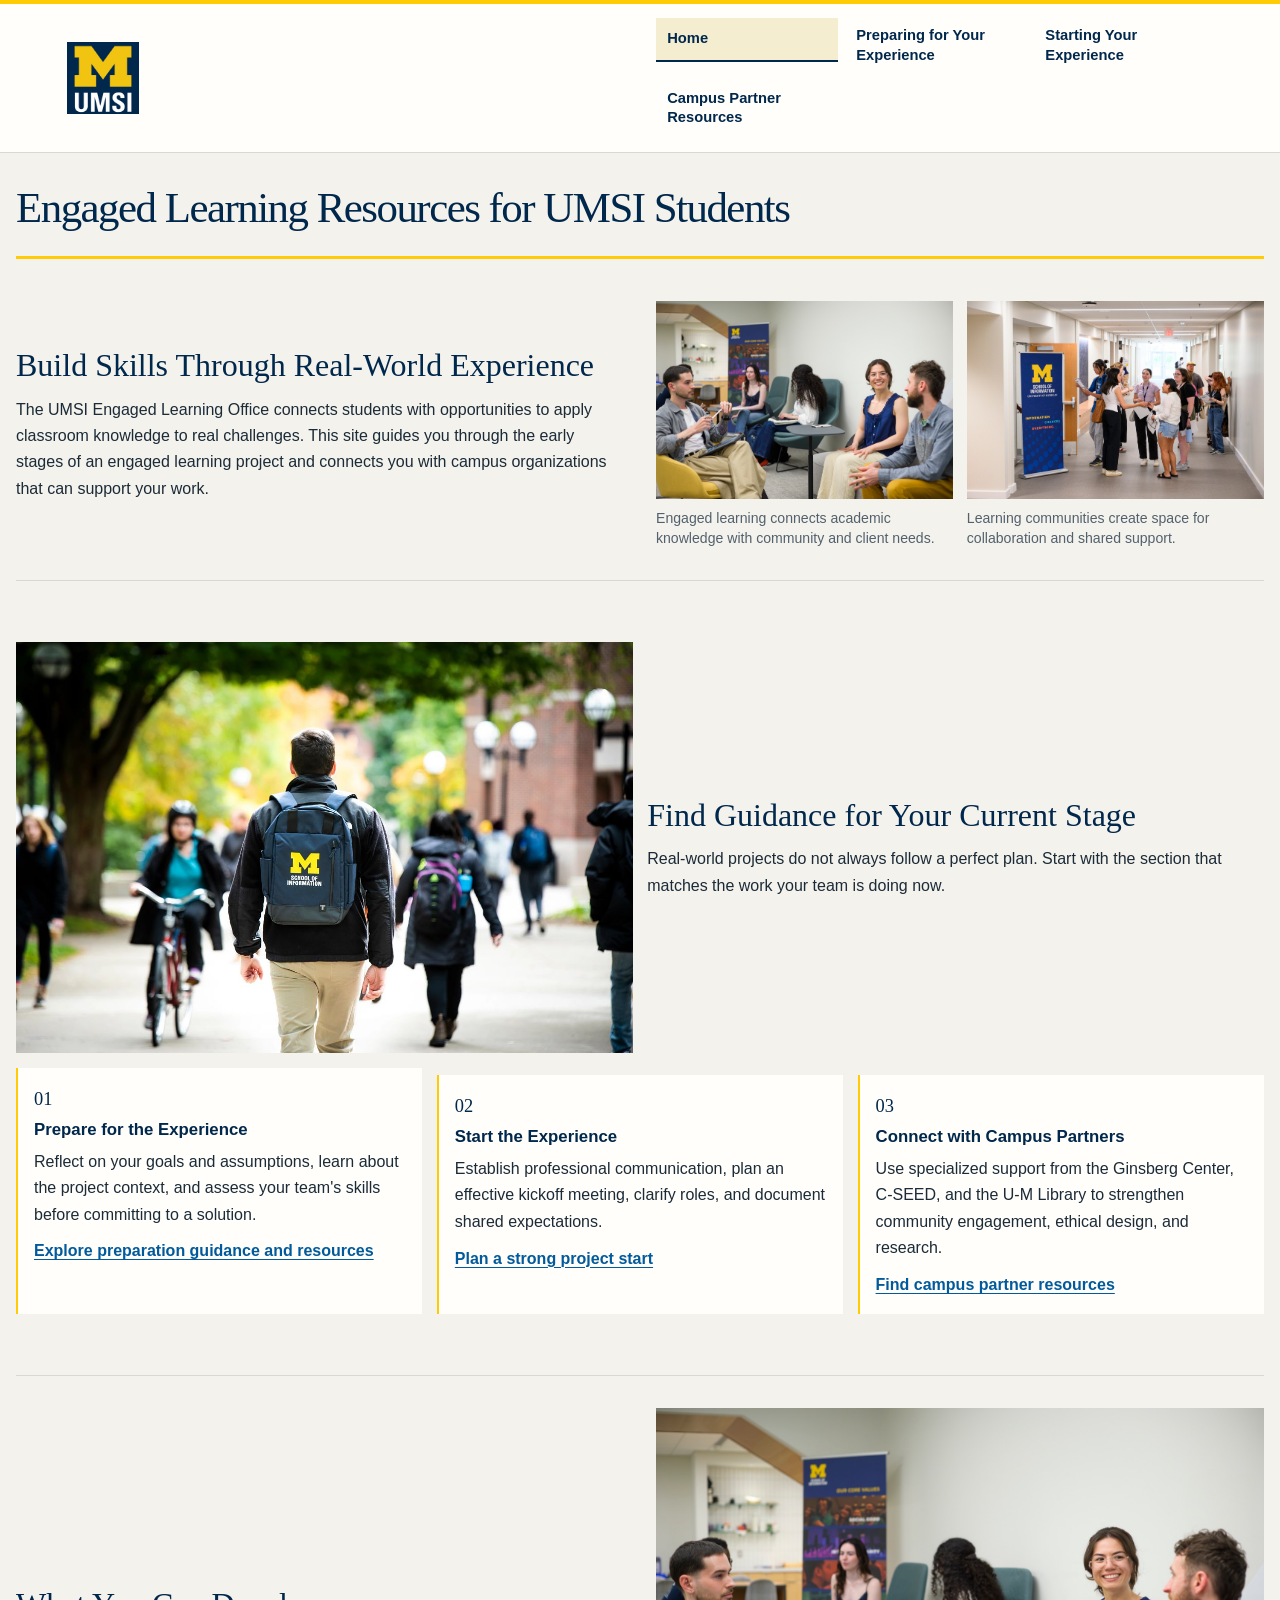
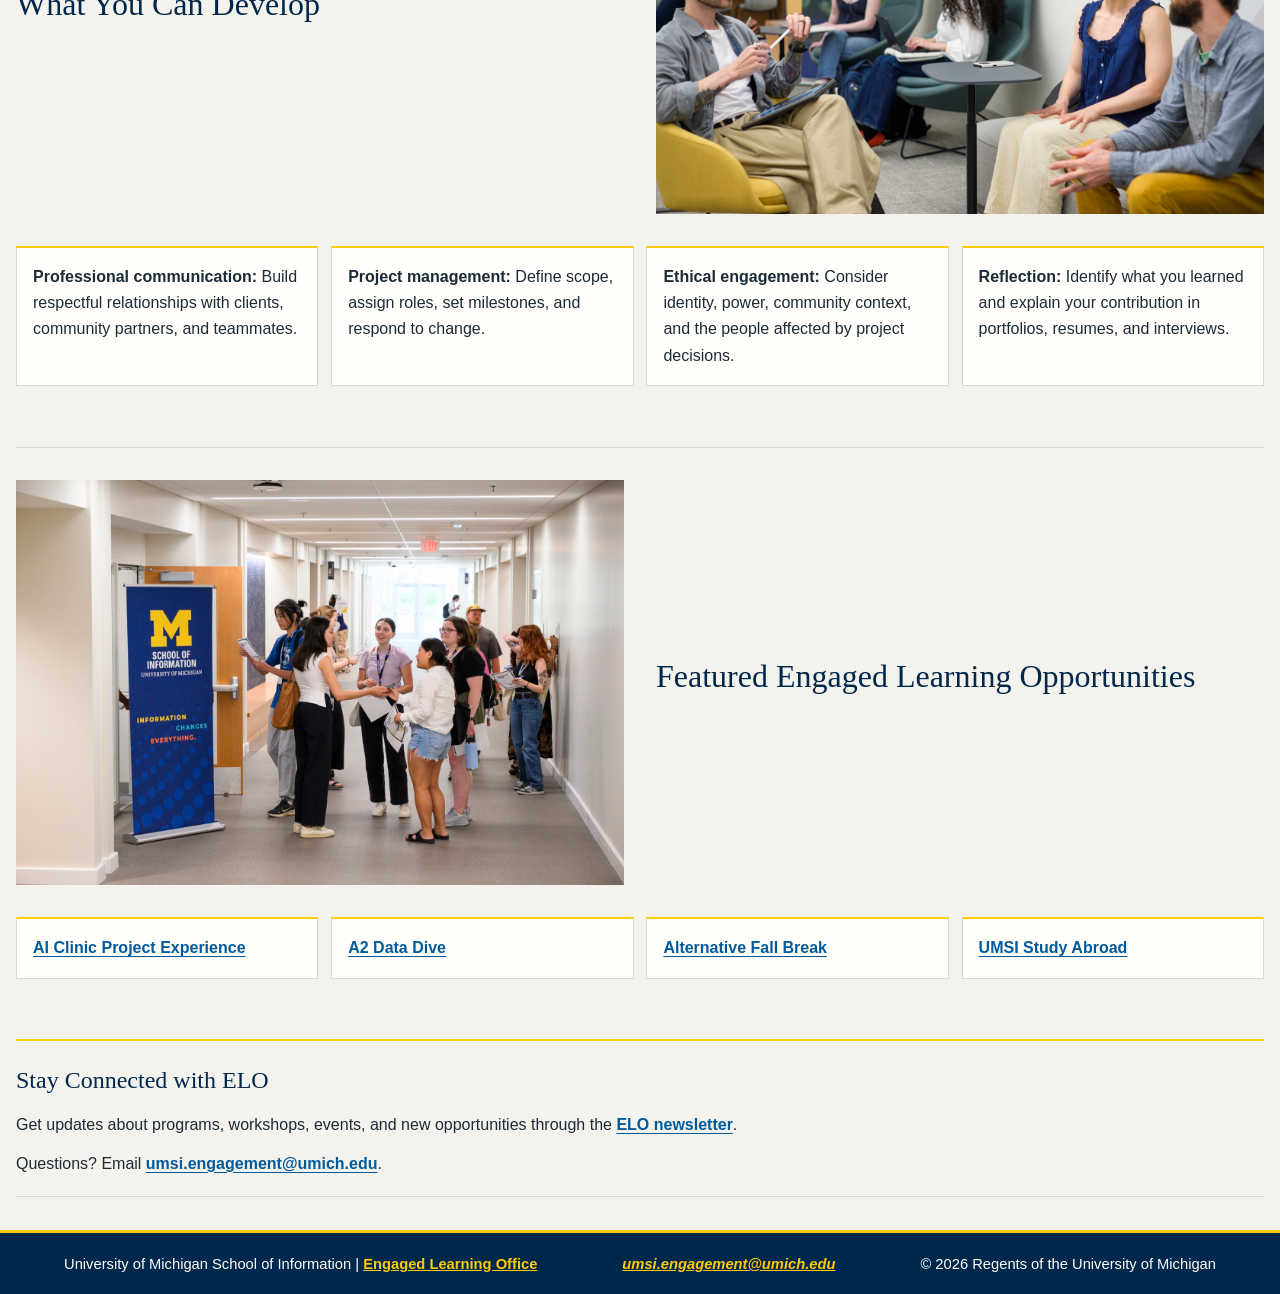
==== commit 0aa9339a: "Alternate imagery and card short lists" ====
--- a/index.html
+++ b/index.html
@@ -26,7 +26,7 @@
     <main id="main">
         <h1>Engaged Learning Resources for UMSI Students</h1>
 
-        <section class="home-intro">
+        <section class="home-intro media-section media-right">
             <div class="intro-copy">
                 <h2>Build Skills Through Real-World Experience</h2>
                 <p>The UMSI Engaged Learning Office connects students with opportunities to apply classroom knowledge to real challenges. This site guides you through the early stages of an engaged learning project and connects you with campus organizations that can support your work.</p>
@@ -43,7 +43,10 @@
             </div>
         </section>
 
-        <section class="home-pathways">
+        <section class="home-pathways media-section media-left">
+            <figure class="section-image">
+                <img src="images/UMSI_CampusFall_UMSIBackpack_02.jpg" width="600" height="399" alt="UMSI student walks across campus wearing a backpack">
+            </figure>
             <div class="pathways-lede">
                 <h2>Find Guidance for Your Current Stage</h2>
                 <p>Real-world projects do not always follow a perfect plan. Start with the section that matches the work your team is doing now.</p>
@@ -70,10 +73,13 @@
             </ol>
         </section>
 
-        <section>
-            <h2>What You Can Develop</h2>
+        <section class="media-section media-right">
+            <div class="section-overview"><h2>What You Can Develop</h2></div>
+            <figure class="section-image">
+                <img src="images/UMSI_ViewbookMSI2026_24.jpg" width="600" height="399" alt="UMSI students discuss a project together">
+            </figure>
             <div class="section-body">
-                <ul>
+                <ul class="point-cards">
                     <li><strong>Professional communication:</strong> Build respectful relationships with clients, community partners, and teammates.</li>
                     <li><strong>Project management:</strong> Define scope, assign roles, set milestones, and respond to change.</li>
                     <li><strong>Ethical engagement:</strong> Consider identity, power, community context, and the people affected by project decisions.</li>
@@ -82,10 +88,13 @@
             </div>
         </section>
 
-        <section>
-            <h2>Featured Engaged Learning Opportunities</h2>
+        <section class="media-section media-left">
+            <div class="section-overview"><h2>Featured Engaged Learning Opportunities</h2></div>
+            <figure class="section-image">
+                <img src="images/UMSI_MastersOrientation_081825_18.jpg" width="600" height="399" alt="UMSI students meet and talk together during an orientation event">
+            </figure>
             <div class="section-body">
-                <ul>
+                <ul class="point-cards">
                     <li><a href="https://mcompass.umich.edu/_portal/tds-program-brochure?programid=12810">AI Clinic Project Experience</a></li>
                     <li><a href="https://mcompass.umich.edu/_portal/tds-program-brochure?programid=12556">A2 Data Dive</a></li>
                     <li><a href="https://mcompass.umich.edu/_portal/tds-program-brochure?programid=11297">Alternative Fall Break</a></li>
--- a/style.css
+++ b/style.css
@@ -120,7 +120,7 @@
 
 body > main {
     display: grid;
-    grid-template-columns: repeat(auto-fit, minmax(min(100%, 24rem), 1fr));
+    grid-template-columns: repeat(auto-fit, minmax(min(100%, 32rem), 1fr));
     align-content: start;
     gap: clamp(1rem, 2.4vw, 1.8rem);
     width: min(100% - 2rem, 84rem);
@@ -148,23 +148,83 @@
 
 main > section {
     min-width: 0;
-    padding: clamp(1.15rem, 2.5vw, 1.8rem);
-    border: 1px solid var(--line);
-    border-top: 0.18rem solid var(--maize);
-    background: var(--paper);
-}
-
-main > section:first-of-type,
-main > section.home-intro {
+    padding: clamp(0.9rem, 2vw, 1.35rem) 0;
+    border-top: 1px solid var(--line);
+    background: transparent;
+}
+
+main > section.media-section {
     grid-column: 1 / -1;
-    display: grid;
-    grid-template-columns: repeat(auto-fit, minmax(min(100%, 25rem), 1fr));
+    display: flex;
+    flex-wrap: wrap;
     align-items: center;
     gap: clamp(1rem, 2.5vw, 2rem);
-    padding: clamp(1rem, 2vw, 1.5rem) 0;
+    padding: clamp(1.25rem, 2.5vw, 2rem) 0;
+    border-top: 1px solid var(--line);
+    background: transparent;
+}
+
+main > section.media-section:first-of-type {
+    padding-top: clamp(0.5rem, 1vw, 0.8rem);
     border-top: 0;
     border-bottom: 1px solid var(--line);
-    background: transparent;
+}
+
+main > section:first-of-type + section {
+    border-top: 0;
+}
+
+.media-section.media-left > .section-image,
+.media-section.media-left > figure.section-image {
+    order: 1;
+}
+
+.media-section.media-left > .section-overview {
+    order: 2;
+}
+
+.media-section.media-right > .section-overview {
+    order: 1;
+}
+
+.media-section.media-right > .section-image,
+.media-section.media-right > figure.section-image {
+    order: 2;
+}
+
+.media-section > .section-body,
+.media-section > .point-cards,
+.media-section > .choice-cards {
+    flex: 1 0 100%;
+    order: 3;
+}
+
+.media-section > .section-overview,
+.media-section > .section-image,
+.media-section > figure {
+    flex: 1 1 25rem;
+    min-width: 0;
+}
+
+.media-section > .intro-copy,
+.media-section > .intro-gallery {
+    flex: 1 1 25rem;
+    min-width: 0;
+}
+
+.media-section.media-right > .intro-copy {
+    order: 1;
+}
+
+.media-section.media-right > .intro-gallery,
+.media-section.media-right > figure {
+    order: 2;
+}
+
+.media-section > .section-overview .point-cards,
+.media-section > .section-overview > ul:not(.point-cards),
+.media-section > .section-overview > ol:not(.point-cards) {
+    margin-top: 0.85rem;
 }
 
 .intro-copy {
@@ -186,7 +246,8 @@
     margin: 0 0 0.7rem;
 }
 
-.section-body {
+.section-body,
+.section-overview {
     min-width: 0;
 }
 
@@ -218,10 +279,40 @@
     margin-top: 0.45rem;
 }
 
+.point-cards,
+.choice-cards {
+    display: grid;
+    grid-template-columns: repeat(auto-fit, minmax(min(100%, 12rem), 1fr));
+    gap: 0.8rem;
+    margin: 0;
+    padding: 0;
+    list-style: none;
+}
+
+.point-cards > li,
+.choice-cards > div {
+    min-width: 0;
+    margin: 0;
+    padding: 1rem;
+    border: 1px solid var(--line);
+    border-top: 0.18rem solid var(--maize);
+    background: var(--paper);
+}
+
+.choice-cards > div {
+    display: flex;
+    flex-direction: column;
+    gap: 0.4rem;
+}
+
 main figure {
     min-width: 0;
     max-width: 100%;
     margin: 0;
+}
+
+.section-image {
+    width: 100%;
 }
 
 main figure img {
@@ -249,19 +340,17 @@
 
 main > section.home-pathways {
     grid-column: 1 / -1;
-    display: grid;
-    grid-template-columns: repeat(auto-fit, minmax(min(100%, 16rem), 1fr));
+    display: flex;
+    flex-wrap: wrap;
     align-content: start;
     align-items: start;
     gap: 0.9rem;
 }
 
 .pathways-lede {
-    display: grid;
-    grid-template-columns: repeat(auto-fit, minmax(min(100%, 28rem), 1fr));
-    align-items: end;
-    gap: 1rem 2rem;
-    grid-column: 1 / -1;
+    order: 2;
+    align-self: center;
+    flex: 1 1 25rem;
 }
 
 .pathways-lede h2 {
@@ -269,9 +358,10 @@
 }
 
 .pathway-list {
-    grid-column: 1 / -1;
-    display: grid;
-    grid-template-columns: repeat(auto-fit, minmax(min(100%, 16rem), 1fr));
+    flex: 1 0 100%;
+    order: 3;
+    display: grid;
+    grid-template-columns: repeat(auto-fit, minmax(min(100%, 18rem), 1fr));
     gap: 0.9rem;
     margin: 0;
     padding: 0;
@@ -283,7 +373,17 @@
     min-width: 0;
     padding: 1rem;
     border-left: 0.16rem solid var(--maize);
-    background: var(--wash);
+    background: var(--paper);
+}
+
+.agreement-section {
+    grid-column: 1 / -1;
+    padding: clamp(1.25rem, 2.5vw, 2rem) 0;
+    border-top: 1px solid var(--line);
+}
+
+.agreement-section > .section-body {
+    max-width: 72rem;
 }
 
 .pathway-index {
@@ -324,6 +424,10 @@
     border-top: 0.18rem solid var(--maize);
     border-bottom: 1px solid var(--line);
     background: transparent;
+}
+
+main > aside p {
+    max-width: none;
 }
 
 main > aside h2 {
@@ -347,10 +451,12 @@
     color: var(--paper);
 }
 
-dl {
-    display: grid;
-    grid-template-columns: repeat(auto-fit, minmax(min(100%, 13rem), 1fr));
-    gap: 0.35rem 1rem;
+dl.choice-cards {
+    display: grid;
+    grid-template-columns: repeat(auto-fit, minmax(min(100%, 12rem), 1fr));
+    gap: 0.8rem;
+    padding: 0;
+    list-style: none;
 }
 
 dt {
@@ -359,7 +465,7 @@
 }
 
 dd {
-    margin: 0 0 0.65rem;
+    margin: 0;
 }
 
 body > footer {
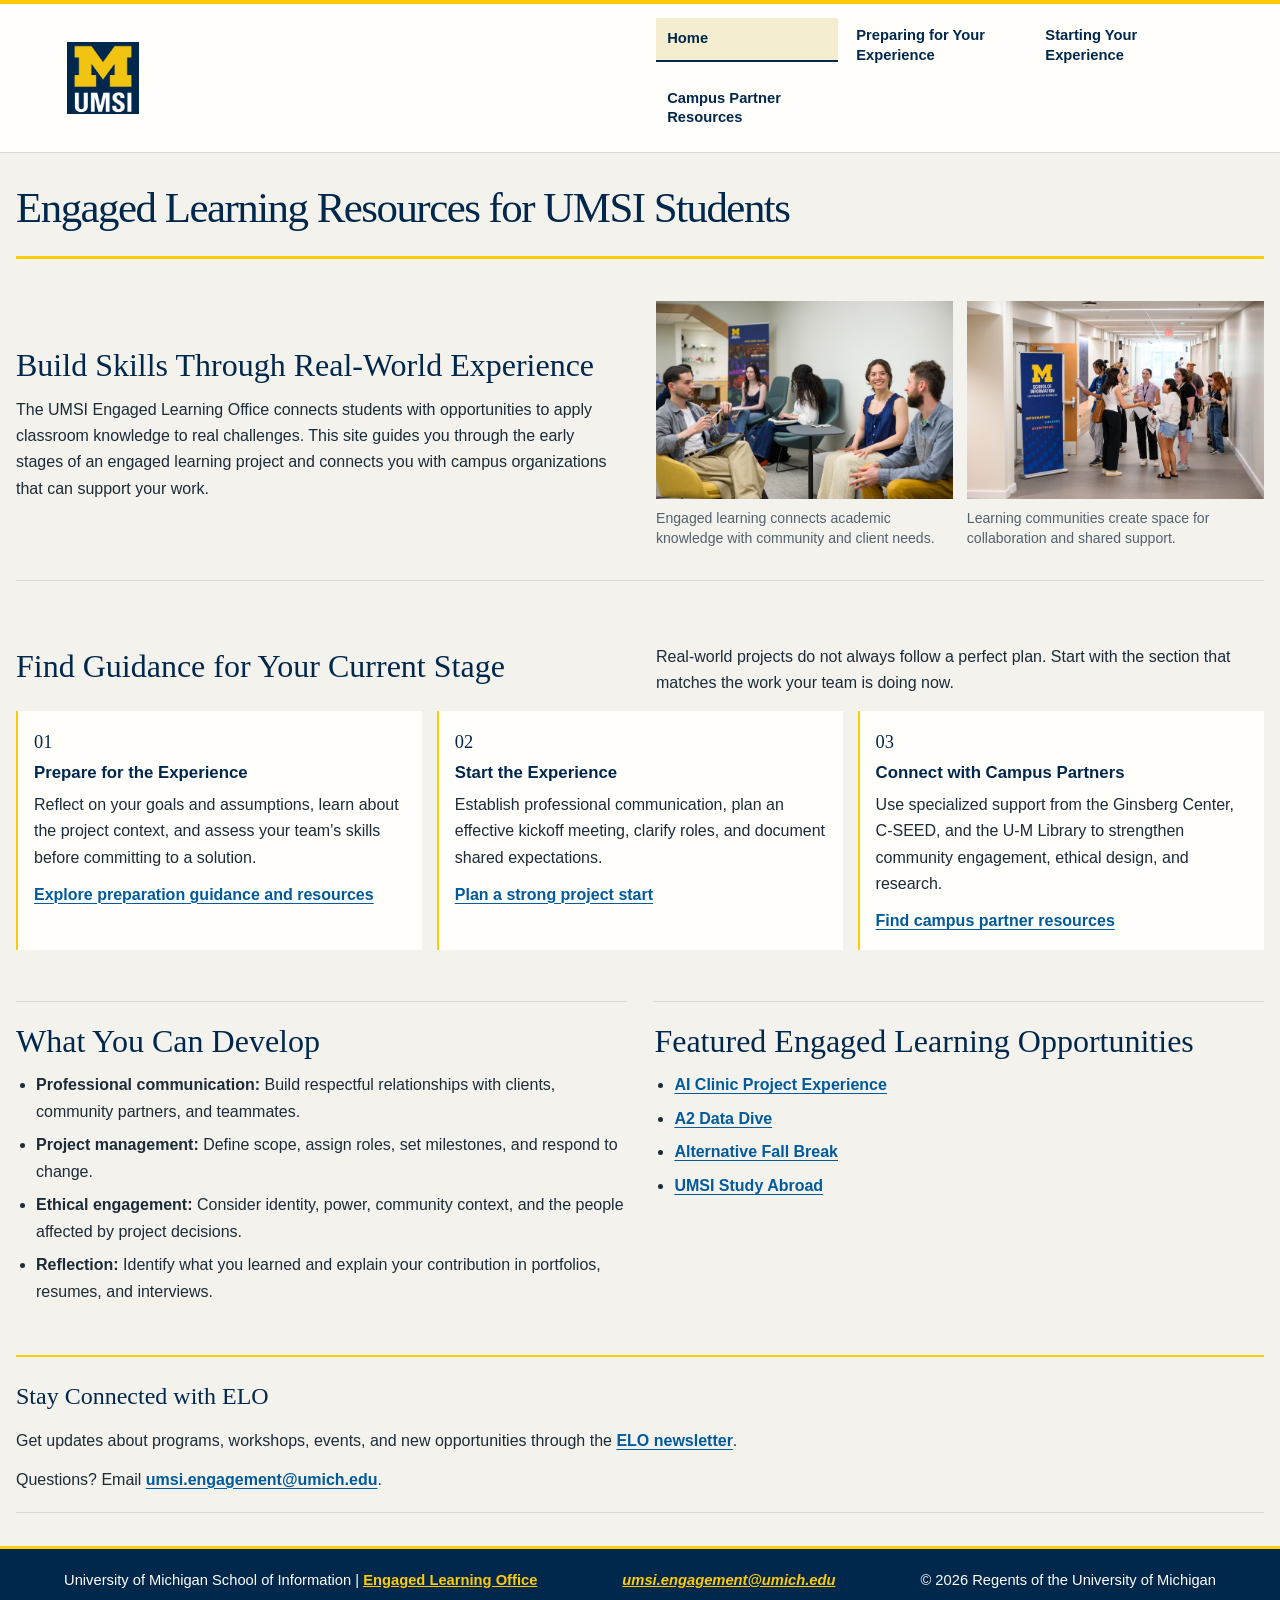
==== commit a32ca039: "Use photos only with longer content" ====
--- a/index.html
+++ b/index.html
@@ -43,10 +43,7 @@
             </div>
         </section>
 
-        <section class="home-pathways media-section media-left">
-            <figure class="section-image">
-                <img src="images/UMSI_CampusFall_UMSIBackpack_02.jpg" width="600" height="399" alt="UMSI student walks across campus wearing a backpack">
-            </figure>
+        <section class="home-pathways">
             <div class="pathways-lede">
                 <h2>Find Guidance for Your Current Stage</h2>
                 <p>Real-world projects do not always follow a perfect plan. Start with the section that matches the work your team is doing now.</p>
@@ -73,13 +70,10 @@
             </ol>
         </section>
 
-        <section class="media-section media-right">
-            <div class="section-overview"><h2>What You Can Develop</h2></div>
-            <figure class="section-image">
-                <img src="images/UMSI_ViewbookMSI2026_24.jpg" width="600" height="399" alt="UMSI students discuss a project together">
-            </figure>
+        <section>
+            <h2>What You Can Develop</h2>
             <div class="section-body">
-                <ul class="point-cards">
+                <ul>
                     <li><strong>Professional communication:</strong> Build respectful relationships with clients, community partners, and teammates.</li>
                     <li><strong>Project management:</strong> Define scope, assign roles, set milestones, and respond to change.</li>
                     <li><strong>Ethical engagement:</strong> Consider identity, power, community context, and the people affected by project decisions.</li>
@@ -88,13 +82,10 @@
             </div>
         </section>
 
-        <section class="media-section media-left">
-            <div class="section-overview"><h2>Featured Engaged Learning Opportunities</h2></div>
-            <figure class="section-image">
-                <img src="images/UMSI_MastersOrientation_081825_18.jpg" width="600" height="399" alt="UMSI students meet and talk together during an orientation event">
-            </figure>
+        <section>
+            <h2>Featured Engaged Learning Opportunities</h2>
             <div class="section-body">
-                <ul class="point-cards">
+                <ul>
                     <li><a href="https://mcompass.umich.edu/_portal/tds-program-brochure?programid=12810">AI Clinic Project Experience</a></li>
                     <li><a href="https://mcompass.umich.edu/_portal/tds-program-brochure?programid=12556">A2 Data Dive</a></li>
                     <li><a href="https://mcompass.umich.edu/_portal/tds-program-brochure?programid=11297">Alternative Fall Break</a></li>
--- a/style.css
+++ b/style.css
@@ -192,9 +192,7 @@
     order: 2;
 }
 
-.media-section > .section-body,
-.media-section > .point-cards,
-.media-section > .choice-cards {
+.media-section > .section-body {
     flex: 1 0 100%;
     order: 3;
 }
@@ -219,12 +217,6 @@
 .media-section.media-right > .intro-gallery,
 .media-section.media-right > figure {
     order: 2;
-}
-
-.media-section > .section-overview .point-cards,
-.media-section > .section-overview > ul:not(.point-cards),
-.media-section > .section-overview > ol:not(.point-cards) {
-    margin-top: 0.85rem;
 }
 
 .intro-copy {
@@ -277,32 +269,6 @@
 
 main li + li {
     margin-top: 0.45rem;
-}
-
-.point-cards,
-.choice-cards {
-    display: grid;
-    grid-template-columns: repeat(auto-fit, minmax(min(100%, 12rem), 1fr));
-    gap: 0.8rem;
-    margin: 0;
-    padding: 0;
-    list-style: none;
-}
-
-.point-cards > li,
-.choice-cards > div {
-    min-width: 0;
-    margin: 0;
-    padding: 1rem;
-    border: 1px solid var(--line);
-    border-top: 0.18rem solid var(--maize);
-    background: var(--paper);
-}
-
-.choice-cards > div {
-    display: flex;
-    flex-direction: column;
-    gap: 0.4rem;
 }
 
 main figure {
@@ -340,17 +306,40 @@
 
 main > section.home-pathways {
     grid-column: 1 / -1;
-    display: flex;
-    flex-wrap: wrap;
+    display: grid;
+    grid-template-columns: 1fr;
     align-content: start;
     align-items: start;
     gap: 0.9rem;
 }
 
+/* Short guidance and resource lists stay plain; only longer explanations pair with photos. */
+main > section.prep-goals {
+    grid-column: 1;
+    max-width: 31rem;
+}
+
+main > section.prep-process,
+main > section.prep-questions,
+main > section.prep-resources,
+main > section.starting-steps,
+main > section.starting-topics,
+main > section.starting-resources,
+main > section.partner-choice {
+    grid-column: 1 / -1;
+}
+
+main > section.partner-choice > .section-body {
+    max-width: 72rem;
+}
+
 .pathways-lede {
-    order: 2;
+    display: grid;
+    grid-template-columns: repeat(auto-fit, minmax(min(100%, 28rem), 1fr));
+    align-items: end;
+    gap: 1rem 2rem;
+    grid-column: 1 / -1;
     align-self: center;
-    flex: 1 1 25rem;
 }
 
 .pathways-lede h2 {
@@ -358,8 +347,7 @@
 }
 
 .pathway-list {
-    flex: 1 0 100%;
-    order: 3;
+    grid-column: 1 / -1;
     display: grid;
     grid-template-columns: repeat(auto-fit, minmax(min(100%, 18rem), 1fr));
     gap: 0.9rem;
@@ -371,6 +359,7 @@
 .pathway-list li {
     display: block;
     min-width: 0;
+    margin: 0;
     padding: 1rem;
     border-left: 0.16rem solid var(--maize);
     background: var(--paper);
@@ -449,14 +438,6 @@
 main > p a:hover {
     background: var(--blue);
     color: var(--paper);
-}
-
-dl.choice-cards {
-    display: grid;
-    grid-template-columns: repeat(auto-fit, minmax(min(100%, 12rem), 1fr));
-    gap: 0.8rem;
-    padding: 0;
-    list-style: none;
 }
 
 dt {
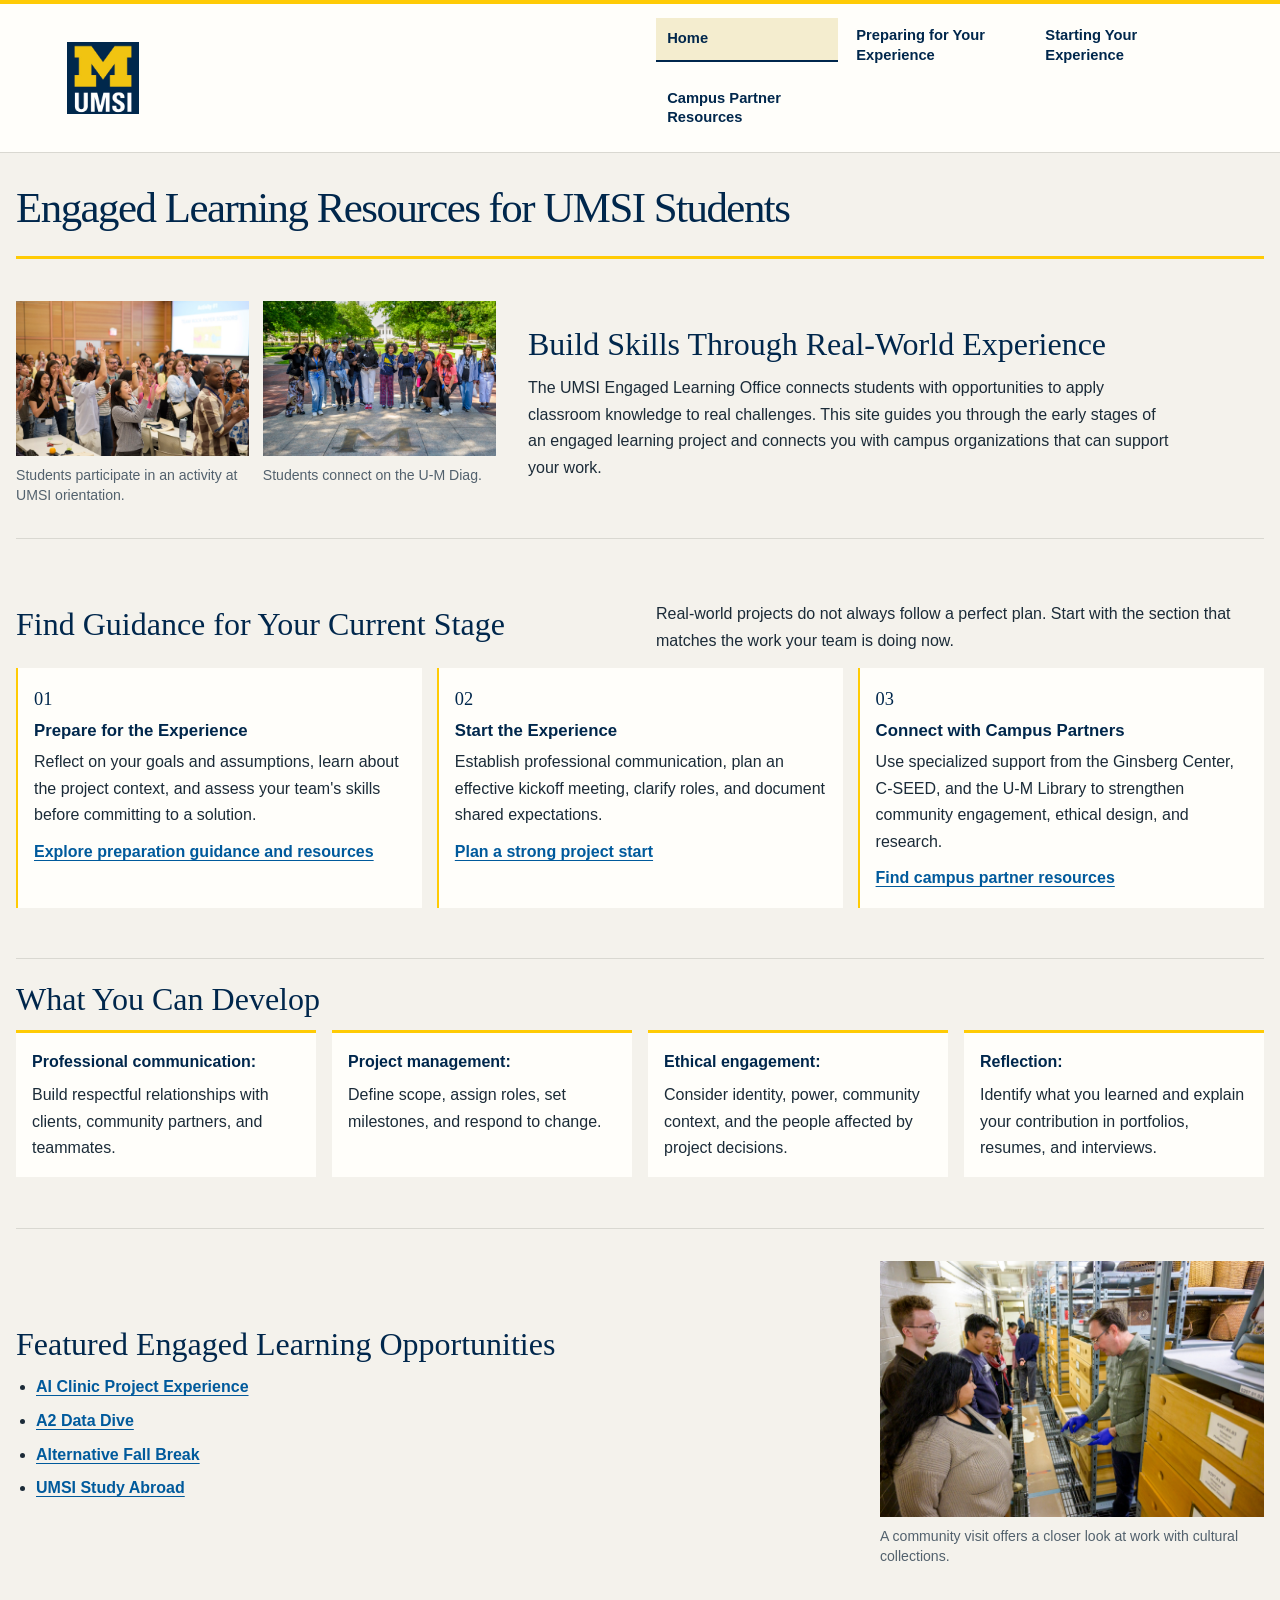
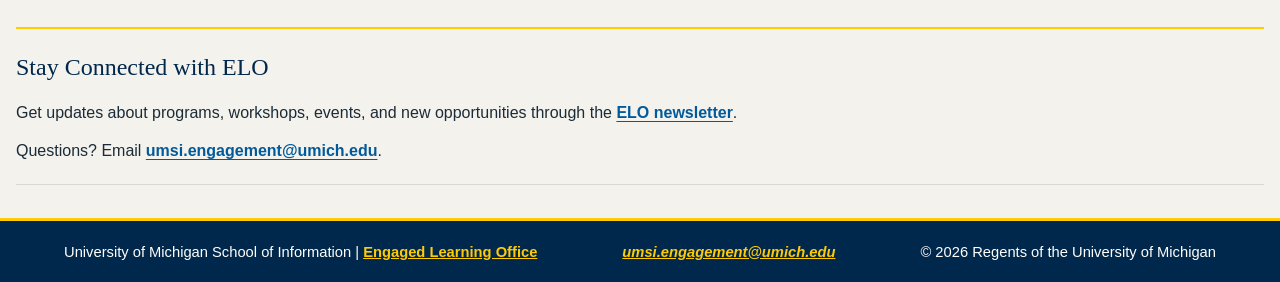
==== commit f76221b5: "Match unique course photos to content and refine responsive layouts" ====
--- a/index.html
+++ b/index.html
@@ -26,19 +26,19 @@
     <main id="main">
         <h1>Engaged Learning Resources for UMSI Students</h1>
 
-        <section class="home-intro media-section media-right">
+        <section class="home-intro media-section media-left">
             <div class="intro-copy">
                 <h2>Build Skills Through Real-World Experience</h2>
                 <p>The UMSI Engaged Learning Office connects students with opportunities to apply classroom knowledge to real challenges. This site guides you through the early stages of an engaged learning project and connects you with campus organizations that can support your work.</p>
             </div>
             <div class="intro-gallery">
                 <figure>
-                    <img src="images/UMSI_ViewbookMSI2026_24.jpg" width="600" height="399" alt="UMSI students sit together in a discussion and listen to one another">
-                    <figcaption>Engaged learning connects academic knowledge with community and client needs.</figcaption>
+                    <img src="images/UMSI_MastersOrientation_081825_01.jpg" width="600" height="399" alt="Students participate in a group activity during UMSI orientation">
+                    <figcaption>Students participate in an activity at UMSI orientation.</figcaption>
                 </figure>
                 <figure>
-                    <img src="images/UMSI_MastersOrientation_081825_18.jpg" width="600" height="399" alt="UMSI students meet and talk together during an orientation event">
-                    <figcaption>Learning communities create space for collaboration and shared support.</figcaption>
+                    <img src="images/UMSI_CCSI_061124_23.jpg" width="600" height="399" alt="Students gather for a group photograph on the U-M Diag">
+                    <figcaption>Students connect on the U-M Diag.</figcaption>
                 </figure>
             </div>
         </section>
@@ -70,10 +70,10 @@
             </ol>
         </section>
 
-        <section>
+        <section class="card-section">
             <h2>What You Can Develop</h2>
             <div class="section-body">
-                <ul>
+                <ul class="point-cards">
                     <li><strong>Professional communication:</strong> Build respectful relationships with clients, community partners, and teammates.</li>
                     <li><strong>Project management:</strong> Define scope, assign roles, set milestones, and respond to change.</li>
                     <li><strong>Ethical engagement:</strong> Consider identity, power, community context, and the people affected by project decisions.</li>
@@ -82,9 +82,8 @@
             </div>
         </section>
 
-        <section>
-            <h2>Featured Engaged Learning Opportunities</h2>
-            <div class="section-body">
+        <section class="media-section media-right"><div class="section-overview"><h2>Featured Engaged Learning Opportunities</h2>
+            <div class="body-copy">
                 <ul>
                     <li><a href="https://mcompass.umich.edu/_portal/tds-program-brochure?programid=12810">AI Clinic Project Experience</a></li>
                     <li><a href="https://mcompass.umich.edu/_portal/tds-program-brochure?programid=12556">A2 Data Dive</a></li>
@@ -92,7 +91,7 @@
                     <li><a href="https://www.si.umich.edu/student-life/study-abroad">UMSI Study Abroad</a></li>
                 </ul>
             </div>
-        </section>
+        </div><figure class="section-image"><img src="images/UMSI_ASB2026CIRCAPintig_40.jpg" width="1200" height="800" decoding="async" alt="Students learn from a museum professional in collection storage"><figcaption>A community visit offers a closer look at work with cultural collections.</figcaption></figure></section>
 
         <aside>
             <h2>Stay Connected with ELO</h2>
--- a/style.css
+++ b/style.css
@@ -489,3 +489,75 @@
         scroll-behavior: auto;
     }
 }
+
+/* Compact editorial photos: leave more room for the reading column. */
+.media-section > .section-overview,
+.media-section > .intro-copy {
+    flex: 1 1 30rem;
+    max-width: none;
+}
+.media-section > .section-image,
+.media-section > figure,
+.media-section > .intro-gallery {
+    flex: 0 1 24rem;
+    max-width: 36%;
+}
+main figure img { max-height: 17rem; }
+@media (max-width: 1050px) {
+    .media-section > .section-image,
+    .media-section > figure,
+    .media-section > .intro-gallery {
+        flex-basis: 100%;
+        width: 100%;
+        max-width: 26rem;
+        margin-inline: auto;
+    }
+    .media-section > .section-overview,
+    .media-section > .intro-copy { flex-basis: 100%; }
+    main figure img { max-height: 15rem; }
+}
+
+/* Keep paired introductory photos together instead of stacking them. */
+.media-section > .intro-gallery {
+    flex-basis: 30rem;
+    max-width: 44%;
+    grid-template-columns: repeat(2, minmax(0, 1fr));
+}
+.intro-gallery > figure:only-child { grid-column: 1 / -1; }
+@media (max-width: 1050px) {
+    .media-section > .intro-gallery {
+        flex-basis: 100%;
+        max-width: 100%;
+    }
+}
+
+/* Full text blocks and compact photos alternate across each page. */
+.media-section.media-left > .intro-copy { order: 2; }
+.media-section.media-left > .intro-gallery,
+.media-section.media-left > figure { order: 1; }
+.media-section.media-right > .intro-gallery { order: 2; }
+main > section.card-section { grid-column: 1 / -1; max-width: none; }
+.point-cards {
+    display: grid;
+    grid-template-columns: repeat(auto-fit, minmax(min(100%, 13rem), 1fr));
+    gap: 1rem;
+    list-style: none;
+    padding: 0;
+    margin: 0;
+}
+.point-cards > li {
+    margin: 0;
+    padding: 1rem;
+    border-top: 3px solid var(--maize);
+    background: var(--paper);
+}
+.point-cards > li strong { display: block; color: var(--blue); margin-bottom: .45rem; }
+.media-section .section-overview > .body-copy { margin: 0; }
+.library-photo { object-position: center 65%; }
+@media (max-width: 1050px) {
+    .media-section > .section-overview,
+    .media-section > .intro-copy { order: 1 !important; }
+    .media-section > .intro-gallery,
+    .media-section > figure { order: 2 !important; }
+    .point-cards { grid-template-columns: 1fr; }
+}
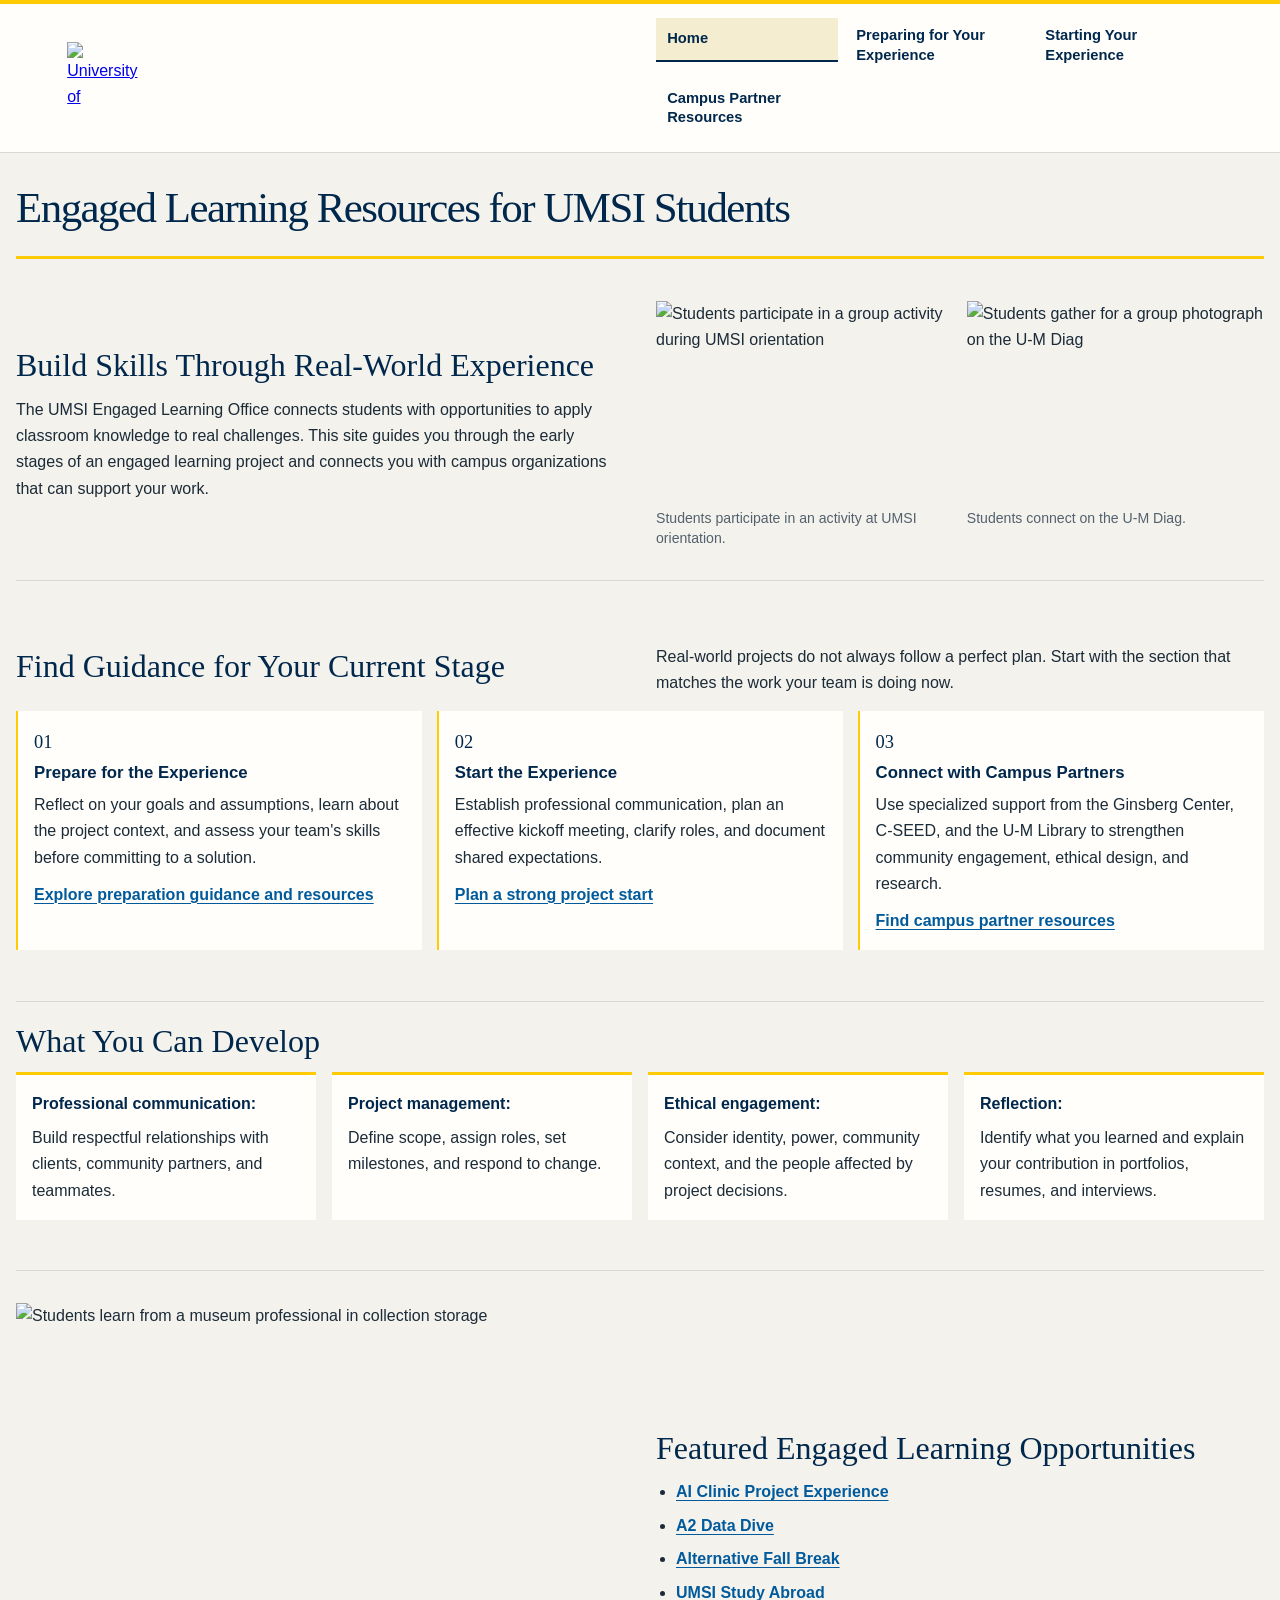
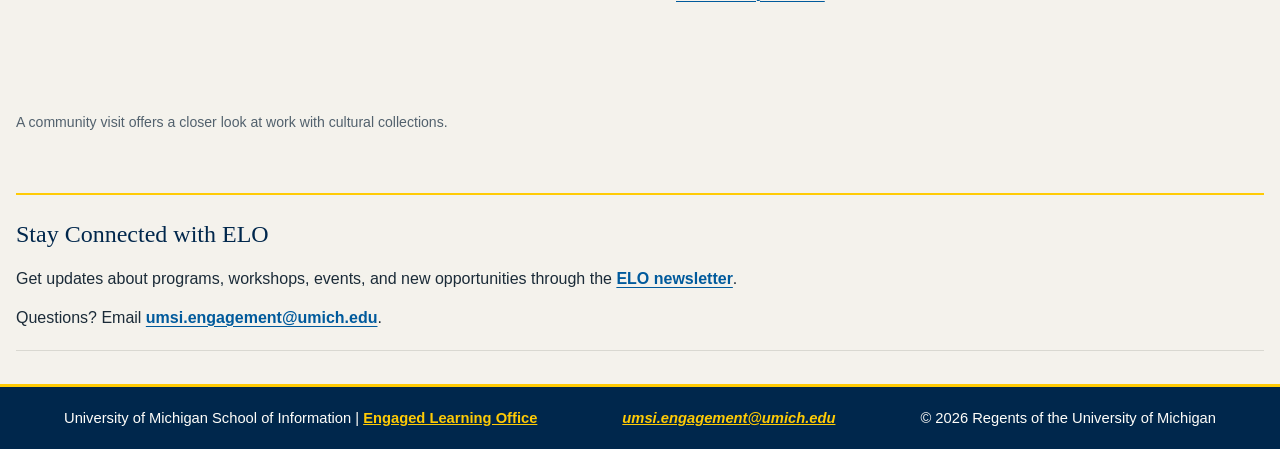
==== commit 52d8b0a3: "Align photo layouts and remove rubric-prohibited width media queries" ====
--- a/index.html
+++ b/index.html
@@ -11,7 +11,7 @@
     <header>
         <a href="#main">Skip to Main Content</a>
         <a href="index.html">
-            <img src="images/UMSI_signature_vertical_informal_solidblue.jpg" width="240" height="240" alt="University of Michigan School of Information">
+            <img src="images/umsi_signature_vertical_informal_solidblue.jpg" width="240" height="240" alt="University of Michigan School of Information">
         </a>
         <nav aria-label="Main navigation">
             <ul>
@@ -26,18 +26,18 @@
     <main id="main">
         <h1>Engaged Learning Resources for UMSI Students</h1>
 
-        <section class="home-intro media-section media-left">
+        <section class="home-intro media-section media-right">
             <div class="intro-copy">
                 <h2>Build Skills Through Real-World Experience</h2>
                 <p>The UMSI Engaged Learning Office connects students with opportunities to apply classroom knowledge to real challenges. This site guides you through the early stages of an engaged learning project and connects you with campus organizations that can support your work.</p>
             </div>
             <div class="intro-gallery">
                 <figure>
-                    <img src="images/UMSI_MastersOrientation_081825_01.jpg" width="600" height="399" alt="Students participate in a group activity during UMSI orientation">
+                    <img src="images/umsi_mastersorientation_081825_01.jpg" width="600" height="399" alt="Students participate in a group activity during UMSI orientation">
                     <figcaption>Students participate in an activity at UMSI orientation.</figcaption>
                 </figure>
                 <figure>
-                    <img src="images/UMSI_CCSI_061124_23.jpg" width="600" height="399" alt="Students gather for a group photograph on the U-M Diag">
+                    <img src="images/umsi_ccsi_061124_23.jpg" width="600" height="399" alt="Students gather for a group photograph on the U-M Diag">
                     <figcaption>Students connect on the U-M Diag.</figcaption>
                 </figure>
             </div>
@@ -82,7 +82,7 @@
             </div>
         </section>
 
-        <section class="media-section media-right"><div class="section-overview"><h2>Featured Engaged Learning Opportunities</h2>
+        <section class="media-section media-left"><div class="section-overview"><h2>Featured Engaged Learning Opportunities</h2>
             <div class="body-copy">
                 <ul>
                     <li><a href="https://mcompass.umich.edu/_portal/tds-program-brochure?programid=12810">AI Clinic Project Experience</a></li>
@@ -91,7 +91,7 @@
                     <li><a href="https://www.si.umich.edu/student-life/study-abroad">UMSI Study Abroad</a></li>
                 </ul>
             </div>
-        </div><figure class="section-image"><img src="images/UMSI_ASB2026CIRCAPintig_40.jpg" width="1200" height="800" decoding="async" alt="Students learn from a museum professional in collection storage"><figcaption>A community visit offers a closer look at work with cultural collections.</figcaption></figure></section>
+        </div><figure class="section-image"><img src="images/umsi_asb2026circapintig_40.jpg" width="1200" height="800" decoding="async" alt="Students learn from a museum professional in collection storage"><figcaption>A community visit offers a closer look at work with cultural collections.</figcaption></figure></section>
 
         <aside>
             <h2>Stay Connected with ELO</h2>
--- a/style.css
+++ b/style.css
@@ -174,27 +174,8 @@
     border-top: 0;
 }
 
-.media-section.media-left > .section-image,
-.media-section.media-left > figure.section-image {
-    order: 1;
-}
-
-.media-section.media-left > .section-overview {
-    order: 2;
-}
-
-.media-section.media-right > .section-overview {
-    order: 1;
-}
-
-.media-section.media-right > .section-image,
-.media-section.media-right > figure.section-image {
-    order: 2;
-}
-
 .media-section > .section-body {
     flex: 1 0 100%;
-    order: 3;
 }
 
 .media-section > .section-overview,
@@ -208,15 +189,6 @@
 .media-section > .intro-gallery {
     flex: 1 1 25rem;
     min-width: 0;
-}
-
-.media-section.media-right > .intro-copy {
-    order: 1;
-}
-
-.media-section.media-right > .intro-gallery,
-.media-section.media-right > figure {
-    order: 2;
 }
 
 .intro-copy {
@@ -500,42 +472,18 @@
 .media-section > figure,
 .media-section > .intro-gallery {
     flex: 0 1 24rem;
-    max-width: 36%;
+    max-width: 100%;
 }
 main figure img { max-height: 17rem; }
-@media (max-width: 1050px) {
-    .media-section > .section-image,
-    .media-section > figure,
-    .media-section > .intro-gallery {
-        flex-basis: 100%;
-        width: 100%;
-        max-width: 26rem;
-        margin-inline: auto;
-    }
-    .media-section > .section-overview,
-    .media-section > .intro-copy { flex-basis: 100%; }
-    main figure img { max-height: 15rem; }
-}
+
 
 /* Keep paired introductory photos together instead of stacking them. */
 .media-section > .intro-gallery {
     flex-basis: 30rem;
-    max-width: 44%;
+    max-width: 100%;
     grid-template-columns: repeat(2, minmax(0, 1fr));
 }
 .intro-gallery > figure:only-child { grid-column: 1 / -1; }
-@media (max-width: 1050px) {
-    .media-section > .intro-gallery {
-        flex-basis: 100%;
-        max-width: 100%;
-    }
-}
-
-/* Full text blocks and compact photos alternate across each page. */
-.media-section.media-left > .intro-copy { order: 2; }
-.media-section.media-left > .intro-gallery,
-.media-section.media-left > figure { order: 1; }
-.media-section.media-right > .intro-gallery { order: 2; }
 main > section.card-section { grid-column: 1 / -1; max-width: none; }
 .point-cards {
     display: grid;
@@ -554,10 +502,34 @@
 .point-cards > li strong { display: block; color: var(--blue); margin-bottom: .45rem; }
 .media-section .section-overview > .body-copy { margin: 0; }
 .library-photo { object-position: center 65%; }
-@media (max-width: 1050px) {
-    .media-section > .section-overview,
-    .media-section > .intro-copy { order: 1 !important; }
-    .media-section > .intro-gallery,
-    .media-section > figure { order: 2 !important; }
-    .point-cards { grid-template-columns: 1fr; }
-}
+
+
+/* Intrinsic Grid adapts to available space without width media queries. */
+main > section.media-section {
+    display: grid;
+    grid-template-columns: repeat(auto-fit, minmax(min(100%, 28rem), 1fr));
+    align-items: center;
+}
+.media-section.media-left { direction: rtl; }
+.media-section > * { direction: ltr; }
+main > section.media-section > * {
+    width: 100%;
+    max-width: none;
+    min-width: 0;
+}
+main figure img { max-height: 25rem; }
+.intro-gallery { grid-template-columns: repeat(2, minmax(0, 1fr)); }
+main > section.partner-choice { border-top: 3px solid var(--maize); }
+.partner-choice dl { margin: 1.25rem 0; }
+.partner-choice dl > div {
+    display: grid;
+    grid-template-columns: repeat(auto-fit, minmax(min(100%, 23rem), 1fr));
+    gap: .4rem 2rem;
+    align-items: baseline;
+    padding: 1rem 0;
+    border-bottom: 1px solid var(--line);
+}
+.partner-choice dt { font-weight: 650; }
+.partner-choice dd { color: var(--muted); }
+.partner-choice .section-body > p { margin-top: 1.25rem; }
+body > footer a:focus-visible { outline-color: var(--maize); }
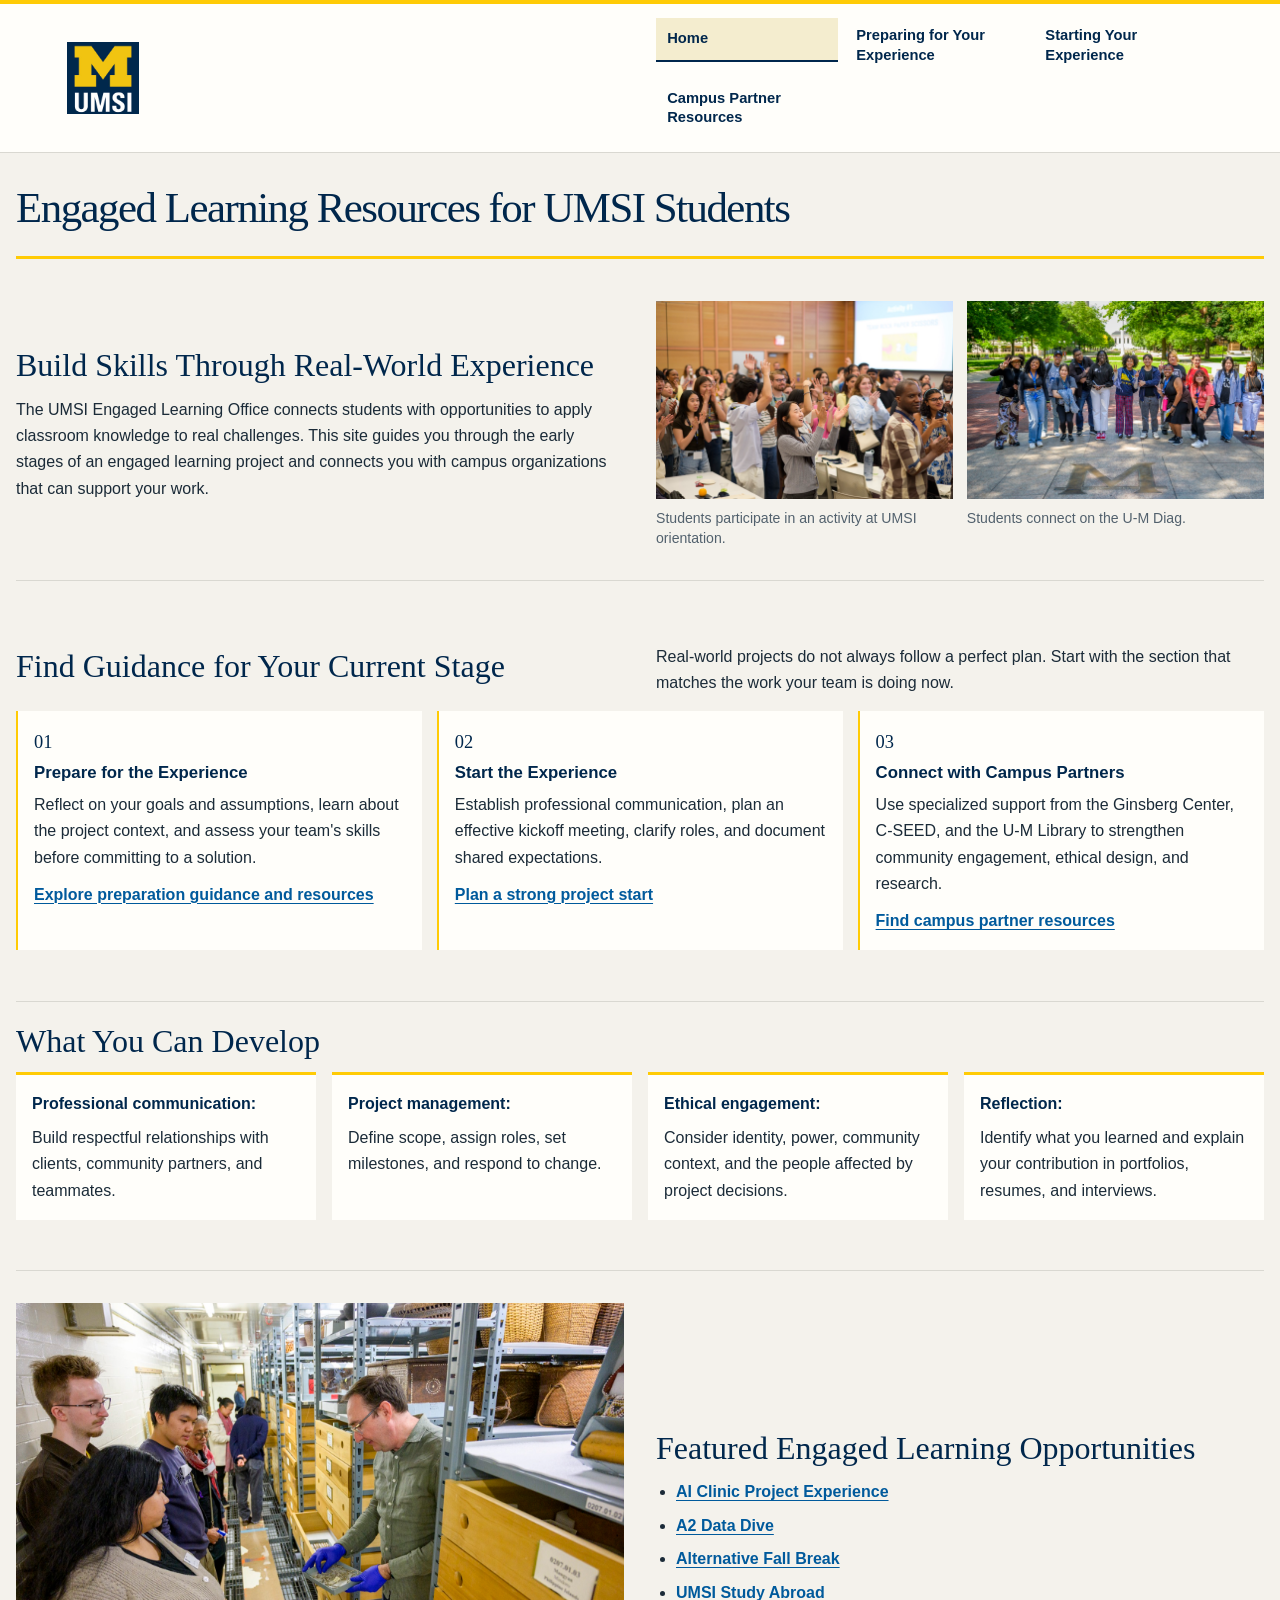
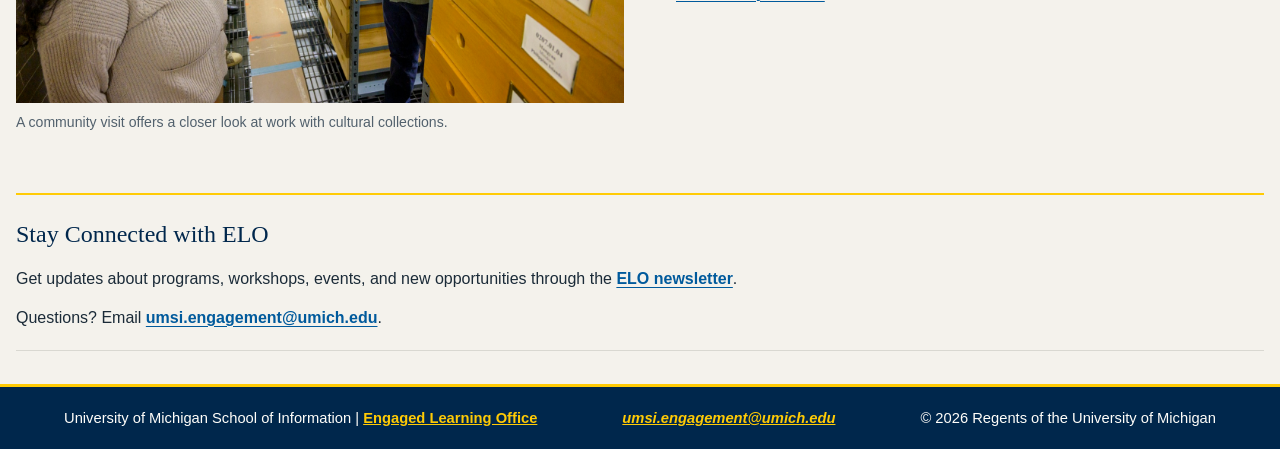
==== commit db77fffc: "Link partner recommendations and prepare rubric handoff" ====
--- a/index.html
+++ b/index.html
@@ -23,7 +23,7 @@
         </nav>
     </header>
 
-    <main id="main">
+    <main id="main" tabindex="-1">
         <h1>Engaged Learning Resources for UMSI Students</h1>
 
         <section class="home-intro media-section media-right">
